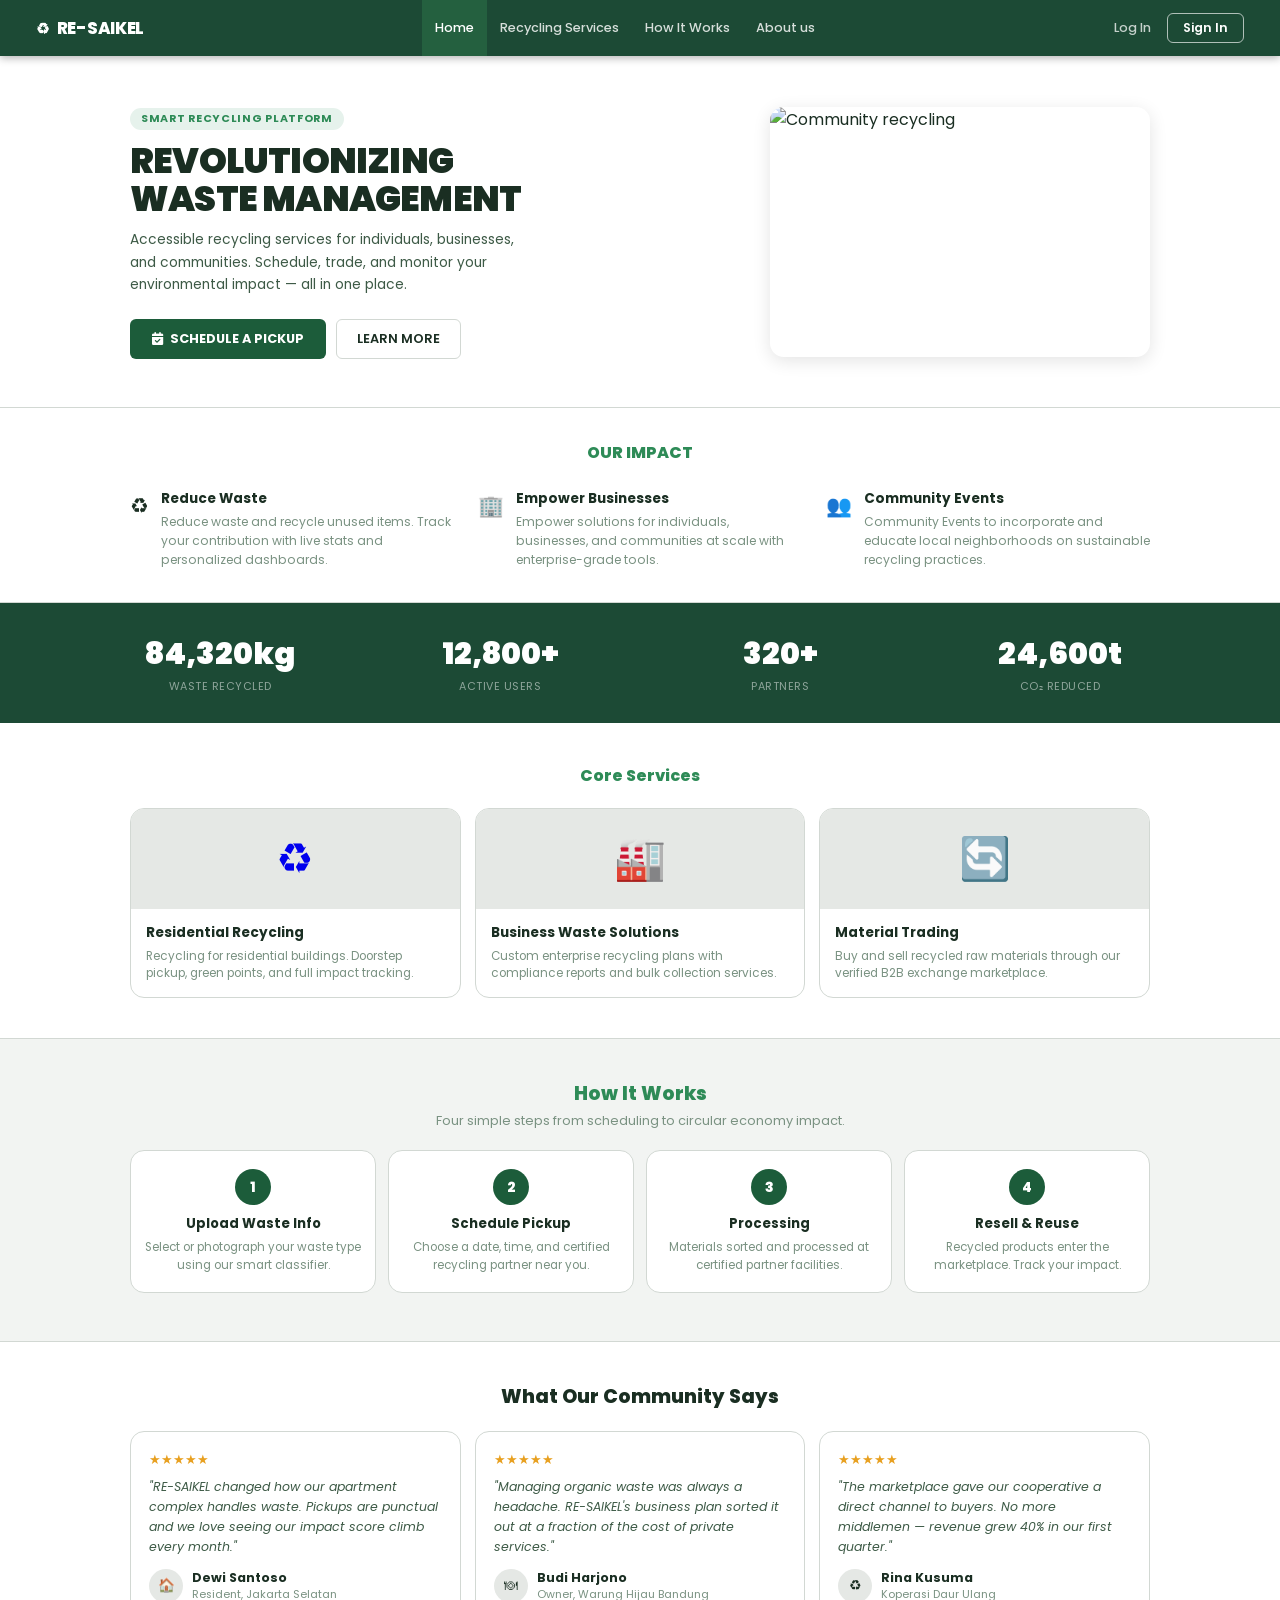
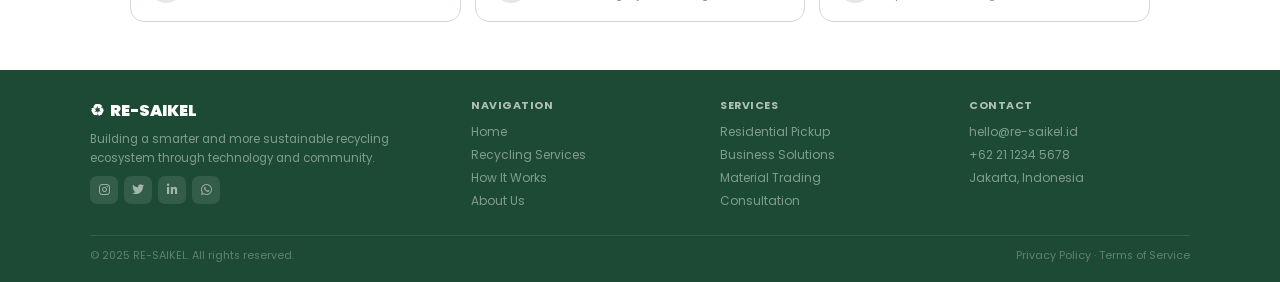
==== index.html @ 3633d8d9 "all pages" ====
<!DOCTYPE html>
<html lang="en">
<head>
  <meta charset="UTF-8">
  <meta name="viewport" content="width=device-width, initial-scale=1.0">
  <title>RE-SAIKEL – Home</title>
  <link href="https://fonts.googleapis.com/css2?family=Poppins:wght@300;400;500;600;700;800;900&display=swap" rel="stylesheet">
  <link rel="stylesheet" href="https://cdnjs.cloudflare.com/ajax/libs/font-awesome/6.5.0/css/all.min.css">
  <link rel="stylesheet" href="style.css">
</head>
<body data-page="home">

  <nav>
    <a class="nav-brand" href="index.html"><span class="ico">♻</span> RE-SAIKEL</a>
    <div class="nav-center">
      <a href="index.html"        id="nl-home">Home</a>
      <a href="services.html"     id="nl-services">Recycling Services</a>
      <a href="how-it-works.html" id="nl-how">How It Works</a>
      <a href="about.html"        id="nl-about">About us</a>
    </div>
    <div class="nav-right">
      <a href="#" class="login">Log In</a>
      <a href="#" class="signin">Sign In</a>
    </div>
  </nav>

  <main class="page-shell">

    <div class="hero-wrap">
      <div class="hero">
        <div class="hero-left">
          <div class="hero-tag">Smart Recycling Platform</div>
          <h1>REVOLUTIONIZING<br>WASTE MANAGEMENT</h1>
          <p>Accessible recycling services for individuals, businesses, and communities. Schedule, trade, and monitor your environmental impact — all in one place.</p>
          <div class="hero-btns">
            <a href="booking.html" class="btn-dark"><i class="fas fa-calendar-check"></i> SCHEDULE A PICKUP</a>
            <a href="services.html" class="btn-outline">LEARN MORE</a>
          </div>
        </div>
        <div class="hero-img">
          <img src="https://images.unsplash.com/photo-1532996122724-e3c354a0b15b?w=600&q=80" alt="Community recycling">
        </div>
      </div>
    </div>

    <div class="impact-strip">
      <div class="impact-strip-inner">
        <div class="impact-label">OUR IMPACT</div>
        <div class="impact-cols">
          <div class="impact-item sr">
            <div class="impact-ico">♻</div>
            <div>
              <h4>Reduce Waste</h4>
              <p>Reduce waste and recycle unused items. Track your contribution with live stats and personalized dashboards.</p>
            </div>
          </div>
          <div class="impact-item sr">
            <div class="impact-ico">🏢</div>
            <div>
              <h4>Empower Businesses</h4>
              <p>Empower solutions for individuals, businesses, and communities at scale with enterprise-grade tools.</p>
            </div>
          </div>
          <div class="impact-item sr">
            <div class="impact-ico">👥</div>
            <div>
              <h4>Community Events</h4>
              <p>Community Events to incorporate and educate local neighborhoods on sustainable recycling practices.</p>
            </div>
          </div>
        </div>
      </div>
    </div>

    <div class="stats-banner">
      <div class="stats-inner">
        <div><div class="stat-num" data-target="84320" data-suf="kg">0</div><div class="stat-lbl">Waste Recycled</div></div>
        <div><div class="stat-num" data-target="12800" data-suf="+">0</div><div class="stat-lbl">Active Users</div></div>
        <div><div class="stat-num" data-target="320"   data-suf="+">0</div><div class="stat-lbl">Partners</div></div>
        <div><div class="stat-num" data-target="24600" data-suf="t">0</div><div class="stat-lbl">CO₂ Reduced</div></div>
      </div>
    </div>

    <div style="background:white;border-bottom:1px solid var(--grey-border);">
      <div class="cs-wrap">
        <div class="cs-label">Core Services</div>
        <div class="cs-grid">
          <a href="services.html" class="cs-card sr" style="text-decoration:none;">
            <div class="cs-img">♻</div>
            <div class="cs-body"><h4>Residential Recycling</h4><p>Recycling for residential buildings. Doorstep pickup, green points, and full impact tracking.</p></div>
          </a>
          <a href="services.html" class="cs-card sr" style="text-decoration:none;">
            <div class="cs-img">🏭</div>
            <div class="cs-body"><h4>Business Waste Solutions</h4><p>Custom enterprise recycling plans with compliance reports and bulk collection services.</p></div>
          </a>
          <a href="marketplace.html" class="cs-card sr" style="text-decoration:none;">
            <div class="cs-img">🔄</div>
            <div class="cs-body"><h4>Material Trading</h4><p>Buy and sell recycled raw materials through our verified B2B exchange marketplace.</p></div>
          </a>
        </div>
      </div>
    </div>

    <div style="background:var(--grey-bg);">
      <div class="hiw-preview">
        <div class="text-center sr" style="margin-bottom:20px;">
          <div class="sec-title green-title">How It Works</div>
          <div class="sec-sub" style="max-width:440px;margin:4px auto 0;">Four simple steps from scheduling to circular economy impact.</div>
        </div>
        <div class="hiw-grid">
          <div class="hiw-card sr"><div class="hiw-num">1</div><h4>Upload Waste Info</h4><p>Select or photograph your waste type using our smart classifier.</p></div>
          <div class="hiw-card sr" onclick="window.location.href='booking.html'"><div class="hiw-num">2</div><h4>Schedule Pickup</h4><p>Choose a date, time, and certified recycling partner near you.</p></div>
          <div class="hiw-card sr"><div class="hiw-num">3</div><h4>Processing</h4><p>Materials sorted and processed at certified partner facilities.</p></div>
          <div class="hiw-card sr" onclick="window.location.href='marketplace.html'"><div class="hiw-num">4</div><h4>Resell & Reuse</h4><p>Recycled products enter the marketplace. Track your impact.</p></div>
        </div>
      </div>
    </div>

    <div style="background:white;border-top:1px solid var(--grey-border);">
      <div class="t-wrap">
        <div class="text-center sr" style="margin-bottom:20px;">
          <div class="sec-title">What Our Community Says</div>
        </div>
        <div class="t-grid">
          <div class="t-card sr">
            <div class="t-stars">★★★★★</div>
            <p class="t-text">"RE-SAIKEL changed how our apartment complex handles waste. Pickups are punctual and we love seeing our impact score climb every month."</p>
            <div class="t-author"><div class="t-av">🏠</div><div><div class="t-name">Dewi Santoso</div><div class="t-role">Resident, Jakarta Selatan</div></div></div>
          </div>
          <div class="t-card sr">
            <div class="t-stars">★★★★★</div>
            <p class="t-text">"Managing organic waste was always a headache. RE-SAIKEL's business plan sorted it out at a fraction of the cost of private services."</p>
            <div class="t-author"><div class="t-av">🍽</div><div><div class="t-name">Budi Harjono</div><div class="t-role">Owner, Warung Hijau Bandung</div></div></div>
          </div>
          <div class="t-card sr">
            <div class="t-stars">★★★★★</div>
            <p class="t-text">"The marketplace gave our cooperative a direct channel to buyers. No more middlemen — revenue grew 40% in our first quarter."</p>
            <div class="t-author"><div class="t-av">♻</div><div><div class="t-name">Rina Kusuma</div><div class="t-role">Koperasi Daur Ulang</div></div></div>
          </div>
        </div>
      </div>
    </div>

  </main>

  <footer>
    <div class="ft-inner">
      <div class="ft-brand">
        <div class="logo"><span>♻</span> RE-SAIKEL</div>
        <p>Building a smarter and more sustainable recycling ecosystem through technology and community.</p>
        <div class="ft-social">
          <a href="#"><i class="fab fa-instagram"></i></a>
          <a href="#"><i class="fab fa-twitter"></i></a>
          <a href="#"><i class="fab fa-linkedin-in"></i></a>
          <a href="#"><i class="fab fa-whatsapp"></i></a>
        </div>
      </div>
      <div class="ft-col">
        <h4>Navigation</h4>
        <a href="index.html">Home</a>
        <a href="services.html">Recycling Services</a>
        <a href="how-it-works.html">How It Works</a>
        <a href="about.html">About Us</a>
      </div>
      <div class="ft-col">
        <h4>Services</h4>
        <a href="services.html">Residential Pickup</a>
        <a href="services.html">Business Solutions</a>
        <a href="marketplace.html">Material Trading</a>
        <a href="services.html">Consultation</a>
      </div>
      <div class="ft-col">
        <h4>Contact</h4>
        <a href="#">hello@re-saikel.id</a>
        <a href="#">+62 21 1234 5678</a>
        <a href="#">Jakarta, Indonesia</a>
      </div>
    </div>
    <div class="ft-bottom">
      <span>© 2025 RE-SAIKEL. All rights reserved.</span>
      <span>Privacy Policy · Terms of Service</span>
    </div>
  </footer>

  <div class="toast" id="toast"><i class="fas fa-check-circle"></i><span id="toastTxt"></span></div>
  <script src="script.js"></script>
</body>
</html>
---- style.css ----
:root {
  --nav:         #1c4a35;
  --nav-hover:   #24603f;
  --green:       #1c5c3a;
  --green-btn:   #1c5c3a;
  --green-mid:   #2e8b57;
  --green-light: #e6f2ec;
  --white:       #ffffff;
  --grey-bg:     #f2f4f2;
  --grey-card:   #e5e8e5;
  --grey-border: #d2d8d3;
  --text:        #1a2e22;
  --text-mid:    #3d5a46;
  --text-light:  #7a9282;
  --shadow-sm:   0 1px 5px rgba(0,0,0,.07);
  --shadow-md:   0 4px 18px rgba(0,0,0,.11);
  --r:           10px;
  --r-lg:        14px;
}


* { margin: 0; padding: 0; box-sizing: border-box; }
html { scroll-behavior: smooth; }
body {
  font-family: 'Poppins', sans-serif;
  background: var(--grey-bg);
  color: var(--text);
  overflow-x: hidden;
}

nav {
  position: fixed;
  top: 0; left: 0; right: 0;
  z-index: 500;
  background: var(--nav);
  height: 56px;
  display: flex;
  align-items: center;
  padding: 0 36px;
  justify-content: space-between;
  box-shadow: 0 2px 8px rgba(0,0,0,.3);
}

.nav-brand {
  display: flex;
  align-items: center;
  gap: 8px;
  color: white;
  font-weight: 800;
  font-size: 1.05rem;
  text-decoration: none;
  letter-spacing: -.3px;
  flex-shrink: 0;
}
.nav-brand .ico { font-size: .95rem; }

.nav-center { display: flex; align-items: center; }
.nav-center a {
  color: rgba(255,255,255,.82);
  text-decoration: none;
  font-size: .8rem;
  font-weight: 500;
  padding: 0 13px;
  height: 56px;
  display: flex;
  align-items: center;
  transition: background .15s;
  white-space: nowrap;
}
.nav-center a:hover,
.nav-center a.active { background: var(--nav-hover); color: white; }

.nav-right { display: flex; align-items: center; gap: 8px; flex-shrink: 0; }
.nav-right .login {
  color: rgba(255,255,255,.75);
  font-size: .8rem;
  font-weight: 500;
  text-decoration: none;
  padding: 0 8px;
}
.nav-right .signin {
  border: 1.5px solid rgba(255,255,255,.65);
  color: white;
  padding: 5px 15px;
  border-radius: 6px;
  font-size: .78rem;
  font-weight: 600;
  text-decoration: none;
  transition: background .15s;
  cursor: pointer;
  background: transparent;
  font-family: 'Poppins', sans-serif;
}
.nav-right .signin:hover { background: rgba(255,255,255,.15); }

.page-shell {
  padding-top: 56px;
  min-height: calc(100vh - 56px);
}


.container { max-width: 1100px; margin: 0 auto; }
.section-pad { padding: 40px 40px; }
.section-pad-sm { padding: 28px 40px; }
.sec-title { font-size: 1.2rem; font-weight: 800; color: var(--text); margin-bottom: 4px; }
.sec-sub   { font-size: .8rem; color: var(--text-light); margin-bottom: 24px; }
.green-title { color: var(--green-mid); }
.text-center { text-align: center; }

.btn-dark {
  background: var(--green-btn);
  color: white;
  padding: 10px 22px;
  border-radius: 6px;
  font-weight: 700;
  font-size: .8rem;
  text-decoration: none;
  border: none;
  cursor: pointer;
  font-family: 'Poppins', sans-serif;
  transition: background .15s;
  display: inline-flex;
  align-items: center;
  gap: 7px;
}
.btn-dark:hover { background: #153d27; }

.btn-outline {
  background: transparent;
  color: var(--text);
  padding: 10px 20px;
  border-radius: 6px;
  font-weight: 600;
  font-size: .8rem;
  text-decoration: none;
  border: 1.5px solid var(--grey-border);
  cursor: pointer;
  font-family: 'Poppins', sans-serif;
  transition: border-color .15s, background .15s;
  display: inline-flex;
  align-items: center;
  gap: 7px;
}
.btn-outline:hover { border-color: var(--green-mid); background: var(--green-light); }

.sr { opacity: 0; transform: translateY(18px); transition: opacity .5s ease, transform .5s ease; }
.sr.vis { opacity: 1; transform: none; }

.page-hero {
  background: white;
  border-bottom: 1px solid var(--grey-border);
  padding: 32px 40px;
}
.page-hero-inner { max-width: 1100px; margin: 0 auto; }
.page-hero h1 { font-size: 1.65rem; font-weight: 800; color: var(--text); margin-bottom: 5px; }
.page-hero p  { font-size: .83rem; color: var(--text-light); }

.toast {
  position: fixed;
  bottom: 22px; right: 22px;
  z-index: 999;
  background: var(--green-btn);
  color: white;
  padding: 11px 16px;
  border-radius: 9px;
  font-size: .8rem;
  font-weight: 600;
  box-shadow: var(--shadow-md);
  display: flex;
  align-items: center;
  gap: 7px;
  opacity: 0;
  transform: translateY(14px);
  pointer-events: none;
  transition: .3s;
}
.toast.show { opacity: 1; transform: none; }

footer {
  background: var(--nav);
  padding: 28px 40px 18px;
}
.ft-inner {
  max-width: 1100px;
  margin: 0 auto;
  display: grid;
  grid-template-columns: 1.6fr 1fr 1fr 1fr;
  gap: 28px;
}
.ft-brand .logo {
  color: white;
  font-weight: 900;
  font-size: 1rem;
  display: flex;
  align-items: center;
  gap: 6px;
  margin-bottom: 7px;
}
.ft-brand p { font-size: .72rem; color: rgba(255,255,255,.45); line-height: 1.6; }
.ft-social { display: flex; gap: 6px; margin-top: 9px; }
.ft-social a {
  width: 28px; height: 28px;
  background: rgba(255,255,255,.1);
  border-radius: 7px;
  display: flex; align-items: center; justify-content: center;
  color: rgba(255,255,255,.55);
  text-decoration: none;
  font-size: .75rem;
  transition: .15s;
}
.ft-social a:hover { background: var(--green-mid); color: white; }
.ft-col h4 {
  color: rgba(255,255,255,.65);
  font-size: .68rem;
  font-weight: 700;
  text-transform: uppercase;
  letter-spacing: .5px;
  margin-bottom: 9px;
}
.ft-col a {
  display: block;
  color: rgba(255,255,255,.45);
  font-size: .75rem;
  text-decoration: none;
  margin-bottom: 5px;
  transition: color .15s;
}
.ft-col a:hover { color: white; }
.ft-bottom {
  max-width: 1100px;
  margin: 20px auto 0;
  border-top: 1px solid rgba(255,255,255,.1);
  padding-top: 12px;
  display: flex;
  justify-content: space-between;
  font-size: .68rem;
  color: rgba(255,255,255,.3);
}

.hero-wrap { background: white; border-bottom: 1px solid var(--grey-border); }
.hero {
  max-width: 1100px;
  margin: 0 auto;
  padding: 48px 40px;
  display: grid;
  grid-template-columns: 1fr 380px;
  gap: 48px;
  align-items: center;
}
.hero-tag {
  display: inline-block;
  background: var(--green-light);
  color: var(--green-mid);
  font-size: .68rem;
  font-weight: 700;
  letter-spacing: .7px;
  text-transform: uppercase;
  padding: 3px 11px;
  border-radius: 50px;
  margin-bottom: 12px;
}
.hero h1 {
  font-size: 2.2rem;
  font-weight: 900;
  color: var(--text);
  line-height: 1.08;
  letter-spacing: -.8px;
  margin-bottom: 11px;
}
.hero p { font-size: .86rem; color: var(--text-mid); line-height: 1.65; margin-bottom: 22px; max-width: 400px; }
.hero-btns { display: flex; gap: 10px; flex-wrap: wrap; }
.hero-img img { width: 100%; border-radius: var(--r-lg); height: 250px; object-fit: cover; display: block; box-shadow: var(--shadow-md); }

.impact-strip { background: white; border-bottom: 1px solid var(--grey-border); }
.impact-strip-inner { max-width: 1100px; margin: 0 auto; padding: 32px 40px; }
.impact-label { font-size: 1rem; font-weight: 800; color: var(--green-mid); text-align: center; margin-bottom: 24px; }
.impact-cols { display: grid; grid-template-columns: repeat(3,1fr); gap: 24px; }
.impact-item { display: flex; align-items: flex-start; gap: 12px; }
.impact-ico { font-size: 1.3rem; flex-shrink: 0; margin-top: 1px; }
.impact-item h4 { font-weight: 700; font-size: .85rem; color: var(--text); margin-bottom: 4px; }
.impact-item p  { font-size: .76rem; color: var(--text-light); line-height: 1.55; }


.stats-banner { background: var(--nav); padding: 28px 40px; }
.stats-inner { max-width: 1100px; margin: 0 auto; display: grid; grid-template-columns: repeat(4,1fr); gap: 20px; text-align: center; }
.stat-num { font-size: 1.9rem; font-weight: 900; color: white; }
.stat-lbl { font-size: .68rem; color: rgba(255,255,255,.5); letter-spacing: .5px; text-transform: uppercase; margin-top: 2px; }


.cs-wrap { max-width: 1100px; margin: 0 auto; padding: 40px 40px; }
.cs-label { font-size: 1rem; font-weight: 800; color: var(--green-mid); text-align: center; margin-bottom: 20px; }
.cs-grid { display: grid; grid-template-columns: repeat(3,1fr); gap: 14px; }
.cs-card {
  background: white;
  border: 1.5px solid var(--grey-border);
  border-radius: var(--r-lg);
  overflow: hidden;
  cursor: pointer;
  transition: box-shadow .2s, border-color .2s;
}
.cs-card:hover { box-shadow: var(--shadow-md); border-color: var(--green-mid); }
.cs-img { background: var(--grey-card); height: 100px; display: flex; align-items: center; justify-content: center; font-size: 2.6rem; }
.cs-body { padding: 14px 15px; }
.cs-body h4 { font-weight: 700; font-size: .85rem; color: var(--text); margin-bottom: 5px; }
.cs-body p  { font-size: .74rem; color: var(--text-light); line-height: 1.5; }

.hiw-preview { max-width: 1100px; margin: 0 auto; padding: 40px 40px 48px; }
.hiw-grid { display: grid; grid-template-columns: repeat(4,1fr); gap: 12px; }
.hiw-card {
  background: white;
  border: 1.5px solid var(--grey-border);
  border-radius: var(--r-lg);
  padding: 18px 14px;
  text-align: center;
  transition: box-shadow .2s;
}
.hiw-card:hover { box-shadow: var(--shadow-md); }
.hiw-num {
  width: 36px; height: 36px;
  border-radius: 50%;
  background: var(--green-btn);
  color: white;
  font-weight: 800;
  font-size: .88rem;
  display: flex; align-items: center; justify-content: center;
  margin: 0 auto 9px;
}
.hiw-card h4 { font-weight: 700; font-size: .82rem; color: var(--text); margin-bottom: 5px; }
.hiw-card p  { font-size: .73rem; color: var(--text-light); line-height: 1.5; }

.t-wrap { max-width: 1100px; margin: 0 auto; padding: 40px 40px 48px; }
.t-grid { display: grid; grid-template-columns: repeat(3,1fr); gap: 14px; }
.t-card { background: white; border: 1.5px solid var(--grey-border); border-radius: var(--r-lg); padding: 18px; }
.t-stars { color: #e8a020; font-size: .82rem; margin-bottom: 7px; }
.t-text  { font-size: .78rem; color: var(--text-mid); line-height: 1.6; margin-bottom: 12px; font-style: italic; }
.t-author { display: flex; align-items: center; gap: 9px; }
.t-av    { width: 34px; height: 34px; border-radius: 50%; background: var(--grey-card); display: flex; align-items: center; justify-content: center; font-size: .85rem; flex-shrink: 0; }
.t-name  { font-weight: 700; font-size: .78rem; color: var(--text); }
.t-role  { font-size: .68rem; color: var(--text-light); }

.svc-grid { display: grid; grid-template-columns: repeat(3,1fr); gap: 14px; }
.svc-card {
  background: white;
  border: 1.5px solid var(--grey-border);
  border-radius: var(--r-lg);
  overflow: hidden;
  transition: box-shadow .2s, border-color .2s;
}
.svc-card:hover { box-shadow: var(--shadow-md); border-color: var(--green-mid); }
.svc-img  { background: var(--grey-card); height: 110px; display: flex; align-items: center; justify-content: center; font-size: 2.8rem; }
.svc-body { padding: 16px; }
.svc-tag  {
  display: inline-block;
  background: var(--green-light);
  color: var(--green-mid);
  font-size: .62rem;
  font-weight: 700;
  padding: 2px 9px;
  border-radius: 50px;
  margin-bottom: 7px;
  letter-spacing: .3px;
  text-transform: uppercase;
}
.svc-body h4 { font-weight: 700; font-size: .88rem; color: var(--text); margin-bottom: 5px; }
.svc-body p  { font-size: .76rem; color: var(--text-light); line-height: 1.55; margin-bottom: 11px; }
.svc-price   { font-weight: 800; color: var(--green-mid); font-size: .84rem; }

.hiw-full { max-width: 760px; margin: 0 auto; }
.hiw-step {
  display: grid;
  grid-template-columns: 52px 1fr;
  gap: 18px;
  background: white;
  border-radius: var(--r-lg);
  padding: 22px;
  border: 1.5px solid var(--grey-border);
  margin-bottom: 12px;
  transition: box-shadow .2s;
}
.hiw-step:hover { box-shadow: var(--shadow-md); }
.hiw-step-n {
  width: 44px; height: 44px;
  border-radius: 50%;
  background: var(--green-btn);
  color: white;
  font-weight: 900;
  font-size: 1.1rem;
  display: flex; align-items: center; justify-content: center;
  flex-shrink: 0;
}
.hiw-step-ico  { font-size: 1.3rem; color: var(--green-mid); margin-bottom: 4px; }
.hiw-step-body h4 { font-weight: 700; font-size: .9rem; color: var(--text); margin-bottom: 6px; }
.hiw-step-body p  { font-size: .8rem; color: var(--text-light); line-height: 1.6; }

.booking-layout {
  max-width: 1100px;
  margin: 0 auto;
  padding: 28px 40px;
  display: grid;
  grid-template-columns: 1fr 310px;
  gap: 20px;
  align-items: start;
}

.b-step {
  background: white;
  border: 1.5px solid var(--grey-border);
  border-radius: var(--r-lg);
  padding: 18px 20px;
  margin-bottom: 12px;
}
.b-step-hd { display: flex; align-items: center; gap: 9px; margin-bottom: 14px; }
.b-step-n {
  width: 24px; height: 24px;
  border-radius: 50%;
  background: var(--green-btn);
  color: white;
  font-size: .7rem;
  font-weight: 800;
  display: flex; align-items: center; justify-content: center;
  flex-shrink: 0;
}
.b-step-hd h3    { font-weight: 700; font-size: .82rem; color: var(--text); text-transform: uppercase; letter-spacing: .4px; }
.b-step-hd .step-lbl { font-size: .68rem; color: var(--text-light); margin-left: 2px; }

.loc-row { display: flex; gap: 8px; align-items: center; }
.loc-input-wrap {
  flex: 1;
  display: flex; align-items: center; gap: 7px;
  background: var(--grey-bg);
  border: 1.5px solid var(--grey-border);
  border-radius: 7px;
  padding: 8px 11px;
}
.loc-input-wrap input {
  border: none; background: transparent;
  font-family: 'Poppins', sans-serif;
  font-size: .78rem; color: var(--text);
  outline: none; width: 100%;
}
.loc-input-wrap i { color: var(--text-light); font-size: .75rem; flex-shrink: 0; }
.btn-loc {
  background: var(--green-btn);
  color: white;
  padding: 8px 13px;
  border-radius: 7px;
  font-size: .72rem;
  font-weight: 600;
  border: none;
  cursor: pointer;
  font-family: 'Poppins', sans-serif;
  display: flex; align-items: center; gap: 5px;
  white-space: nowrap;
}
.btn-loc:hover { background: #153d27; }
.map-box {
  background: var(--grey-card);
  border-radius: var(--r);
  height: 120px;
  margin-top: 10px;
  display: flex; align-items: center; justify-content: center;
  font-size: 2rem; color: var(--text-light);
  border: 1px solid var(--grey-border);
  position: relative;
}
.map-pin { position: absolute; top: 50%; left: 50%; transform: translate(-50%,-60%); font-size: 1.6rem; }
.map-lbl { position: absolute; bottom: 7px; left: 10px; font-size: .65rem; color: var(--text-light); font-weight: 600; }

.wtype-grid { display: grid; grid-template-columns: repeat(3,1fr); gap: 9px; }
.wtype-card {
  background: var(--grey-bg);
  border: 2px solid var(--grey-border);
  border-radius: var(--r);
  padding: 11px 9px;
  cursor: pointer; text-align: center;
  transition: border-color .15s, background .15s;
}
.wtype-card:hover,
.wtype-card.sel { border-color: var(--green-mid); background: var(--green-light); }
.wtype-ico  { font-size: 1.5rem; margin-bottom: 5px; }
.wtype-name { font-weight: 700; font-size: .72rem; color: var(--text); margin-bottom: 2px; }
.wtype-desc { font-size: .62rem; color: var(--text-light); line-height: 1.35; }

.cal-row { display: flex; gap: 10px; }
.cal-box {
  flex: 1;
  background: var(--grey-bg);
  border: 1.5px solid var(--grey-border);
  border-radius: var(--r);
  padding: 11px;
}
.cal-hd { font-weight: 700; font-size: .76rem; color: var(--text); text-align: center; margin-bottom: 9px; text-transform: uppercase; letter-spacing: .3px; }
.cal-grid { display: grid; grid-template-columns: repeat(7,1fr); gap: 2px; text-align: center; }
.cal-dow { font-size: .59rem; color: var(--text-light); font-weight: 600; padding: 2px 0; }
.cal-day { font-size: .7rem; padding: 5px 2px; border-radius: 5px; cursor: pointer; transition: background .12s, color .12s; }
.cal-day:hover:not(.empty):not(.past) { background: var(--green-light); color: var(--green); }
.cal-day.sel   { background: var(--green-btn); color: white; font-weight: 700; }
.cal-day.today { font-weight: 700; color: var(--green-mid); }
.cal-day.past  { color: var(--grey-border); cursor: default; }
.cal-day.empty { cursor: default; }
.time-box {
  width: 120px;
  background: var(--grey-bg);
  border: 1.5px solid var(--grey-border);
  border-radius: var(--r);
  padding: 11px;
  overflow-y: auto;
  max-height: 175px;
}
.time-slot { padding: 6px 9px; border-radius: 6px; font-size: .75rem; font-weight: 500; cursor: pointer; transition: background .12s; margin-bottom: 3px; }
.time-slot:hover,
.time-slot.sel { background: var(--green-btn); color: white; }

.partner-grid { display: grid; grid-template-columns: repeat(3,1fr); gap: 9px; margin-bottom: 8px; }
.partner-card {
  background: var(--grey-card);
  border: 2px solid var(--grey-border);
  border-radius: var(--r);
  padding: 12px 9px; text-align: center; cursor: pointer;
  transition: border-color .15s, background .15s;
}
.partner-card:hover,
.partner-card.sel { border-color: var(--green-mid); background: var(--green-light); }
.partner-ico    { font-size: 1.6rem; margin-bottom: 5px; }
.partner-name   { font-weight: 700; font-size: .72rem; color: var(--text); }
.partner-rating { font-size: .64rem; color: #e8a020; margin: 2px 0; }
.partner-dist   { font-size: .62rem; color: var(--text-light); }


.sum-box {
  background: white;
  border: 1.5px solid var(--grey-border);
  border-radius: var(--r-lg);
  padding: 18px;
  position: sticky;
  top: 68px;
}
.sum-box h3 {
  font-weight: 700; font-size: .84rem; color: var(--text);
  margin-bottom: 12px; padding-bottom: 10px;
  border-bottom: 1px solid var(--grey-border);
}
.sum-row { display: flex; justify-content: space-between; align-items: flex-start; gap: 8px; margin-bottom: 8px; }
.sum-row .lbl { font-size: .72rem; color: var(--text-light); }
.sum-row .val { font-size: .72rem; font-weight: 600; color: var(--text); text-align: right; max-width: 140px; }
hr.sum-divider { border: none; border-top: 1px solid var(--grey-border); margin: 10px 0; }
.sum-total .lbl { font-weight: 700; font-size: .78rem; color: var(--text); }
.sum-total .val { font-weight: 800; font-size: .86rem; color: var(--green-mid); }
.book-btns { display: flex; flex-direction: column; gap: 7px; margin-top: 14px; }
.btn-confirm {
  background: var(--green-btn); color: white;
  padding: 10px; border-radius: 7px;
  font-weight: 700; font-size: .78rem;
  border: none; cursor: pointer;
  font-family: 'Poppins', sans-serif;
  transition: background .15s; width: 100%;
  text-transform: uppercase; letter-spacing: .3px;
}
.btn-confirm:hover { background: #153d27; }
.btn-save {
  background: transparent; color: var(--text-mid);
  padding: 8px; border-radius: 7px;
  font-weight: 600; font-size: .74rem;
  border: 1.5px solid var(--grey-border);
  cursor: pointer; font-family: 'Poppins', sans-serif;
  transition: border-color .15s; width: 100%;
  text-transform: uppercase; letter-spacing: .3px;
}
.btn-save:hover { border-color: var(--green-mid); }


.mkt-layout {
  max-width: 1100px; margin: 0 auto;
  padding: 28px 40px;
  display: grid;
  grid-template-columns: 185px 1fr;
  gap: 18px;
}
.mkt-filter {
  background: white; border: 1.5px solid var(--grey-border);
  border-radius: var(--r-lg); padding: 16px;
  align-self: start; position: sticky; top: 68px;
}
.mkt-filter h4   { font-weight: 700; font-size: .74rem; color: var(--text); text-transform: uppercase; letter-spacing: .4px; margin-bottom: 9px; }
.filter-sub      { font-size: .68rem; color: var(--text-light); font-weight: 700; text-transform: uppercase; letter-spacing: .3px; margin: 10px 0 6px; }
.filter-group label { display: flex; align-items: center; gap: 7px; font-size: .76rem; color: var(--text-mid); cursor: pointer; margin-bottom: 4px; }
.filter-group input[type=checkbox] { accent-color: var(--green-mid); }
.mkt-grid { display: grid; grid-template-columns: repeat(3,1fr); gap: 13px; }
.mkt-card { background: white; border: 1.5px solid var(--grey-border); border-radius: var(--r-lg); overflow: hidden; transition: box-shadow .2s, border-color .2s; }
.mkt-card:hover { box-shadow: var(--shadow-md); border-color: var(--green-mid); }
.mkt-img   { background: var(--grey-card); height: 110px; display: flex; align-items: center; justify-content: center; font-size: 2.8rem; position: relative; }
.mkt-badge { position: absolute; top: 8px; left: 8px; background: var(--green-btn); color: white; font-size: .58rem; font-weight: 700; padding: 2px 8px; border-radius: 50px; }
.mkt-body  { padding: 13px; }
.mkt-title { font-weight: 700; font-size: .82rem; color: var(--text); margin-bottom: 4px; }
.mkt-meta  { display: flex; align-items: center; justify-content: space-between; margin-bottom: 9px; }
.mkt-price { font-weight: 800; color: var(--green-mid); font-size: .84rem; }
.mkt-rating{ font-size: .7rem; color: #e8a020; }
.mkt-buy   { width: 100%; padding: 7px; border-radius: 6px; border: none; background: var(--green-btn); color: white; font-weight: 700; font-size: .75rem; cursor: pointer; font-family: 'Poppins', sans-serif; transition: background .15s; }
.mkt-buy:hover { background: #153d27; }


.about-grid { display: grid; grid-template-columns: 1fr 1fr; gap: 16px; max-width: 1100px; margin: 0 auto; }
.about-card { background: white; border: 1.5px solid var(--grey-border); border-radius: var(--r-lg); padding: 24px; }
.about-card h3 { font-weight: 700; font-size: .95rem; color: var(--text); margin-bottom: 9px; }
.about-card p  { font-size: .8rem; color: var(--text-mid); line-height: 1.7; }
.about-full    { grid-column: 1 / -1; }
.team-grid { display: grid; grid-template-columns: repeat(4,1fr); gap: 12px; margin-top: 14px; }
.team-card { background: var(--grey-bg); border-radius: var(--r); padding: 14px; text-align: center; }
.team-av   { width: 50px; height: 50px; border-radius: 50%; background: var(--grey-card); display: flex; align-items: center; justify-content: center; font-size: 1.4rem; margin: 0 auto 7px; }
.team-name { font-weight: 700; font-size: .78rem; color: var(--text); }
.team-role { font-size: .68rem; color: var(--text-light); }


@media (max-width: 960px) {
  .hero { grid-template-columns: 1fr; }
  .hero-img { display: none; }
  .impact-cols, .cs-grid, .hiw-grid, .t-grid { grid-template-columns: 1fr 1fr; }
  .stats-inner  { grid-template-columns: 1fr 1fr; }
  .svc-grid     { grid-template-columns: 1fr 1fr; }
  .booking-layout { grid-template-columns: 1fr; }
  .booking-sidebar { display: none; }
  .wtype-grid, .partner-grid { grid-template-columns: 1fr 1fr; }
  .mkt-layout   { grid-template-columns: 1fr; }
  .mkt-filter   { display: none; }
  .mkt-grid     { grid-template-columns: 1fr 1fr; }
  .about-grid   { grid-template-columns: 1fr; }
  .team-grid    { grid-template-columns: 1fr 1fr; }
  .ft-inner     { grid-template-columns: 1fr 1fr; }
  .ft-bottom    { flex-direction: column; gap: 4px; }
  .booking-layout, .mkt-layout { padding-left: 20px; padding-right: 20px; }
}

@media (max-width: 620px) {
  .nav-center, .nav-right { display: none; }
  .cs-grid, .impact-cols, .hiw-grid, .t-grid,
  .svc-grid, .mkt-grid    { grid-template-columns: 1fr; }
  .stats-inner            { grid-template-columns: 1fr 1fr; }
  .wtype-grid             { grid-template-columns: 1fr; }
  .cal-row                { flex-direction: column; }
  .time-box               { width: 100%; max-height: 120px; }
  .hero, .impact-strip-inner, .cs-wrap, .hiw-preview,
  .t-wrap, .page-hero, footer { padding-left: 20px; padding-right: 20px; }
}
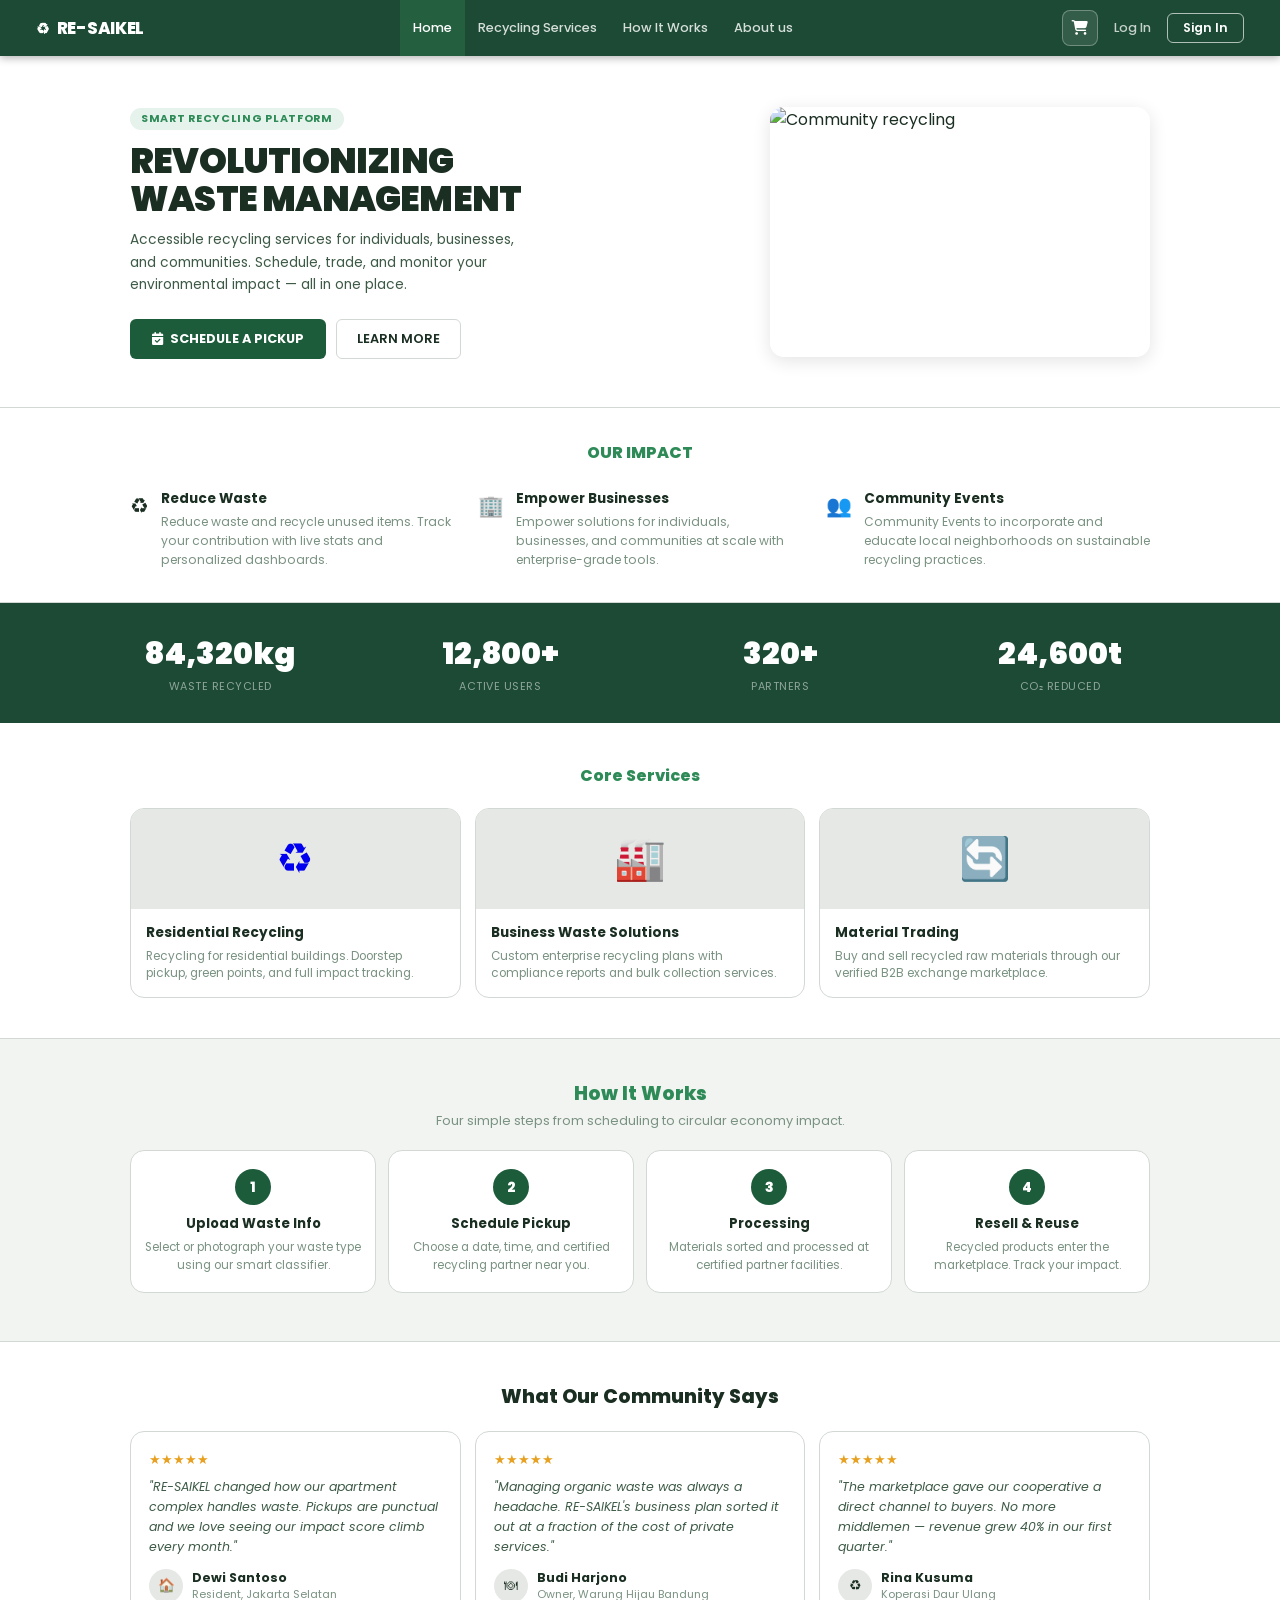
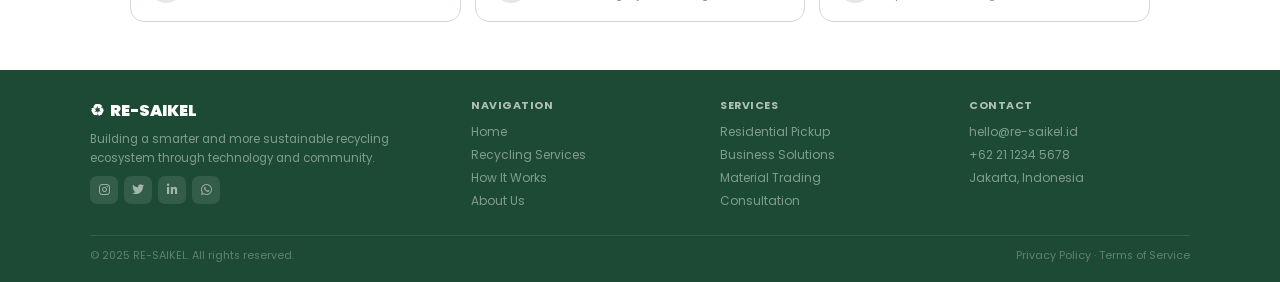
==== commit 76a69c81: "profile update, fix services" ====
--- a/index.html
+++ b/index.html
@@ -10,6 +10,7 @@
 </head>
 <body data-page="home">
 
+  <!-- ══ NAV ══ -->
   <nav>
     <a class="nav-brand" href="index.html"><span class="ico">♻</span> RE-SAIKEL</a>
     <div class="nav-center">
@@ -19,13 +20,78 @@
       <a href="about.html"        id="nl-about">About us</a>
     </div>
     <div class="nav-right">
-      <a href="#" class="login">Log In</a>
-      <a href="#" class="signin">Sign In</a>
+      <button class="nav-cart-btn" onclick="openCart()" title="View cart" aria-label="Cart">
+        <i class="fas fa-shopping-cart"></i>
+        <span class="cart-badge" id="cartBadge"></span>
+      </button>
+      <a href="#" class="login"  id="nav-login-btn"  onclick="openLogin();return false;">Log In</a>
+      <a href="#" class="signin" id="nav-signin-btn" onclick="openLogin();return false;">Sign In</a>
+      <div class="nav-user-chip" id="nav-user-chip" style="display:none;">
+        <a href="profile.html" style="text-decoration:none;display:flex;align-items:center;gap:7px;">
+          <div class="nav-user-avatar" id="nav-user-avatar">👤</div>
+          <span class="nav-user-name" id="nav-user-name">User</span>
+        </a>
+        <button class="nav-logout-btn" onclick="logout()">Logout</button>
+      </div>
     </div>
   </nav>
 
+  <!-- ══ LOGIN MODAL ══ -->
+  <div class="modal-overlay" id="loginModal" onclick="if(event.target===this)closeLogin()">
+    <div class="login-modal">
+      <div class="lm-header">
+        <div class="brand"><span>♻</span> RE-SAIKEL</div>
+        <button class="lm-close" onclick="closeLogin()">✕</button>
+      </div>
+      <div class="lm-body">
+        <div class="lm-title">Welcome back</div>
+        <div class="lm-sub">Sign in to access your cart and bookings.</div>
+        <form onsubmit="submitLogin(event)">
+          <div class="lm-field">
+            <label>Email address</label>
+            <input type="email" id="loginEmail" placeholder="you@example.com" autocomplete="email">
+          </div>
+          <div class="lm-field">
+            <label>Password</label>
+            <input type="password" id="loginPassword" placeholder="••••••••" autocomplete="current-password">
+          </div>
+          <div class="lm-error" id="loginError"></div>
+          <button type="submit" class="lm-submit">LOG IN</button>
+        </form>
+        <div class="lm-hint">
+          <strong>Test accounts:</strong><br>
+          dewi@resaikel.id / dewi123<br>
+          budi@resaikel.id / budi123<br>
+          admin@resaikel.id / admin123
+        </div>
+      </div>
+    </div>
+  </div>
+
+  <!-- ══ CART MODAL ══ -->
+  <div class="modal-overlay" id="cartModal" onclick="if(event.target===this)closeCart()">
+    <div class="cart-modal">
+      <div class="cm-header">
+        <div class="cm-title"><i class="fas fa-shopping-cart"></i> Your Cart</div>
+        <button class="cm-close" onclick="closeCart()">✕</button>
+      </div>
+      <div class="cm-body" id="cartItems"></div>
+      <div class="cm-footer">
+        <div class="cm-total-row">
+          <span class="cm-total-lbl">Total</span>
+          <span class="cm-total-val" id="cartTotal">Rp 0</span>
+        </div>
+        <div class="cm-actions">
+          <button class="cm-clear"    onclick="clearCart()">Clear Cart</button>
+          <button class="cm-checkout" onclick="checkoutCart()">Checkout →</button>
+        </div>
+      </div>
+    </div>
+  </div>
+
   <main class="page-shell">
 
+    <!-- Hero -->
     <div class="hero-wrap">
       <div class="hero">
         <div class="hero-left">
@@ -43,6 +109,7 @@
       </div>
     </div>
 
+    <!-- Our Impact -->
     <div class="impact-strip">
       <div class="impact-strip-inner">
         <div class="impact-label">OUR IMPACT</div>
@@ -72,6 +139,7 @@
       </div>
     </div>
 
+    <!-- Stats Banner -->
     <div class="stats-banner">
       <div class="stats-inner">
         <div><div class="stat-num" data-target="84320" data-suf="kg">0</div><div class="stat-lbl">Waste Recycled</div></div>
@@ -81,6 +149,7 @@
       </div>
     </div>
 
+    <!-- Core Services -->
     <div style="background:white;border-bottom:1px solid var(--grey-border);">
       <div class="cs-wrap">
         <div class="cs-label">Core Services</div>
@@ -101,6 +170,7 @@
       </div>
     </div>
 
+    <!-- How It Works Preview -->
     <div style="background:var(--grey-bg);">
       <div class="hiw-preview">
         <div class="text-center sr" style="margin-bottom:20px;">
@@ -109,13 +179,14 @@
         </div>
         <div class="hiw-grid">
           <div class="hiw-card sr"><div class="hiw-num">1</div><h4>Upload Waste Info</h4><p>Select or photograph your waste type using our smart classifier.</p></div>
-          <div class="hiw-card sr" onclick="window.location.href='booking.html'"><div class="hiw-num">2</div><h4>Schedule Pickup</h4><p>Choose a date, time, and certified recycling partner near you.</p></div>
+          <div class="hiw-card sr"><div class="hiw-num">2</div><h4>Schedule Pickup</h4><p>Choose a date, time, and certified recycling partner near you.</p></div>
           <div class="hiw-card sr"><div class="hiw-num">3</div><h4>Processing</h4><p>Materials sorted and processed at certified partner facilities.</p></div>
-          <div class="hiw-card sr" onclick="window.location.href='marketplace.html'"><div class="hiw-num">4</div><h4>Resell & Reuse</h4><p>Recycled products enter the marketplace. Track your impact.</p></div>
-        </div>
-      </div>
-    </div>
-
+          <div class="hiw-card sr"><div class="hiw-num">4</div><h4>Resell &amp; Reuse</h4><p>Recycled products enter the marketplace. Track your impact.</p></div>
+        </div>
+      </div>
+    </div>
+
+    <!-- Testimonials -->
     <div style="background:white;border-top:1px solid var(--grey-border);">
       <div class="t-wrap">
         <div class="text-center sr" style="margin-bottom:20px;">
@@ -143,6 +214,7 @@
 
   </main>
 
+  <!-- ══ FOOTER ══ -->
   <footer>
     <div class="ft-inner">
       <div class="ft-brand">
@@ -185,4 +257,4 @@
   <div class="toast" id="toast"><i class="fas fa-check-circle"></i><span id="toastTxt"></span></div>
   <script src="script.js"></script>
 </body>
-</html>+</html>
--- a/style.css
+++ b/style.css
@@ -1,3 +1,9 @@
+/* ============================================================
+   RE-SAIKEL — style.css
+   Global styles, layout tokens, components, and page-specific
+   ============================================================ */
+
+/* ── DESIGN TOKENS ── */
 :root {
   --nav:         #1c4a35;
   --nav-hover:   #24603f;
@@ -18,7 +24,7 @@
   --r-lg:        14px;
 }
 
-
+/* ── RESET & BASE ── */
 * { margin: 0; padding: 0; box-sizing: border-box; }
 html { scroll-behavior: smooth; }
 body {
@@ -28,6 +34,7 @@
   overflow-x: hidden;
 }
 
+/* ── NAVIGATION ── */
 nav {
   position: fixed;
   top: 0; left: 0; right: 0;
@@ -93,12 +100,13 @@
 }
 .nav-right .signin:hover { background: rgba(255,255,255,.15); }
 
+/* ── PAGE SHELL ── */
 .page-shell {
   padding-top: 56px;
   min-height: calc(100vh - 56px);
 }
 
-
+/* ── LAYOUT UTILITIES ── */
 .container { max-width: 1100px; margin: 0 auto; }
 .section-pad { padding: 40px 40px; }
 .section-pad-sm { padding: 28px 40px; }
@@ -107,6 +115,7 @@
 .green-title { color: var(--green-mid); }
 .text-center { text-align: center; }
 
+/* ── BUTTONS ── */
 .btn-dark {
   background: var(--green-btn);
   color: white;
@@ -143,9 +152,11 @@
 }
 .btn-outline:hover { border-color: var(--green-mid); background: var(--green-light); }
 
+/* ── SCROLL REVEAL ── */
 .sr { opacity: 0; transform: translateY(18px); transition: opacity .5s ease, transform .5s ease; }
 .sr.vis { opacity: 1; transform: none; }
 
+/* ── PAGE HERO (inner pages) ── */
 .page-hero {
   background: white;
   border-bottom: 1px solid var(--grey-border);
@@ -155,6 +166,7 @@
 .page-hero h1 { font-size: 1.65rem; font-weight: 800; color: var(--text); margin-bottom: 5px; }
 .page-hero p  { font-size: .83rem; color: var(--text-light); }
 
+/* ── TOAST ── */
 .toast {
   position: fixed;
   bottom: 22px; right: 22px;
@@ -176,6 +188,7 @@
 }
 .toast.show { opacity: 1; transform: none; }
 
+/* ── FOOTER ── */
 footer {
   background: var(--nav);
   padding: 28px 40px 18px;
@@ -237,6 +250,11 @@
   color: rgba(255,255,255,.3);
 }
 
+/* ══════════════════════════════════════
+   HOME PAGE
+══════════════════════════════════════ */
+
+/* Hero */
 .hero-wrap { background: white; border-bottom: 1px solid var(--grey-border); }
 .hero {
   max-width: 1100px;
@@ -271,6 +289,7 @@
 .hero-btns { display: flex; gap: 10px; flex-wrap: wrap; }
 .hero-img img { width: 100%; border-radius: var(--r-lg); height: 250px; object-fit: cover; display: block; box-shadow: var(--shadow-md); }
 
+/* Impact strip */
 .impact-strip { background: white; border-bottom: 1px solid var(--grey-border); }
 .impact-strip-inner { max-width: 1100px; margin: 0 auto; padding: 32px 40px; }
 .impact-label { font-size: 1rem; font-weight: 800; color: var(--green-mid); text-align: center; margin-bottom: 24px; }
@@ -280,13 +299,13 @@
 .impact-item h4 { font-weight: 700; font-size: .85rem; color: var(--text); margin-bottom: 4px; }
 .impact-item p  { font-size: .76rem; color: var(--text-light); line-height: 1.55; }
 
-
+/* Stats banner */
 .stats-banner { background: var(--nav); padding: 28px 40px; }
 .stats-inner { max-width: 1100px; margin: 0 auto; display: grid; grid-template-columns: repeat(4,1fr); gap: 20px; text-align: center; }
 .stat-num { font-size: 1.9rem; font-weight: 900; color: white; }
 .stat-lbl { font-size: .68rem; color: rgba(255,255,255,.5); letter-spacing: .5px; text-transform: uppercase; margin-top: 2px; }
 
-
+/* Core services */
 .cs-wrap { max-width: 1100px; margin: 0 auto; padding: 40px 40px; }
 .cs-label { font-size: 1rem; font-weight: 800; color: var(--green-mid); text-align: center; margin-bottom: 20px; }
 .cs-grid { display: grid; grid-template-columns: repeat(3,1fr); gap: 14px; }
@@ -304,6 +323,7 @@
 .cs-body h4 { font-weight: 700; font-size: .85rem; color: var(--text); margin-bottom: 5px; }
 .cs-body p  { font-size: .74rem; color: var(--text-light); line-height: 1.5; }
 
+/* How It Works preview */
 .hiw-preview { max-width: 1100px; margin: 0 auto; padding: 40px 40px 48px; }
 .hiw-grid { display: grid; grid-template-columns: repeat(4,1fr); gap: 12px; }
 .hiw-card {
@@ -328,6 +348,7 @@
 .hiw-card h4 { font-weight: 700; font-size: .82rem; color: var(--text); margin-bottom: 5px; }
 .hiw-card p  { font-size: .73rem; color: var(--text-light); line-height: 1.5; }
 
+/* Testimonials */
 .t-wrap { max-width: 1100px; margin: 0 auto; padding: 40px 40px 48px; }
 .t-grid { display: grid; grid-template-columns: repeat(3,1fr); gap: 14px; }
 .t-card { background: white; border: 1.5px solid var(--grey-border); border-radius: var(--r-lg); padding: 18px; }
@@ -338,6 +359,9 @@
 .t-name  { font-weight: 700; font-size: .78rem; color: var(--text); }
 .t-role  { font-size: .68rem; color: var(--text-light); }
 
+/* ══════════════════════════════════════
+   SERVICES PAGE
+══════════════════════════════════════ */
 .svc-grid { display: grid; grid-template-columns: repeat(3,1fr); gap: 14px; }
 .svc-card {
   background: white;
@@ -365,6 +389,9 @@
 .svc-body p  { font-size: .76rem; color: var(--text-light); line-height: 1.55; margin-bottom: 11px; }
 .svc-price   { font-weight: 800; color: var(--green-mid); font-size: .84rem; }
 
+/* ══════════════════════════════════════
+   HOW IT WORKS PAGE
+══════════════════════════════════════ */
 .hiw-full { max-width: 760px; margin: 0 auto; }
 .hiw-step {
   display: grid;
@@ -392,6 +419,9 @@
 .hiw-step-body h4 { font-weight: 700; font-size: .9rem; color: var(--text); margin-bottom: 6px; }
 .hiw-step-body p  { font-size: .8rem; color: var(--text-light); line-height: 1.6; }
 
+/* ══════════════════════════════════════
+   BOOKING PAGE
+══════════════════════════════════════ */
 .booking-layout {
   max-width: 1100px;
   margin: 0 auto;
@@ -402,6 +432,7 @@
   align-items: start;
 }
 
+/* Step cards */
 .b-step {
   background: white;
   border: 1.5px solid var(--grey-border);
@@ -423,6 +454,7 @@
 .b-step-hd h3    { font-weight: 700; font-size: .82rem; color: var(--text); text-transform: uppercase; letter-spacing: .4px; }
 .b-step-hd .step-lbl { font-size: .68rem; color: var(--text-light); margin-left: 2px; }
 
+/* Location */
 .loc-row { display: flex; gap: 8px; align-items: center; }
 .loc-input-wrap {
   flex: 1;
@@ -466,6 +498,7 @@
 .map-pin { position: absolute; top: 50%; left: 50%; transform: translate(-50%,-60%); font-size: 1.6rem; }
 .map-lbl { position: absolute; bottom: 7px; left: 10px; font-size: .65rem; color: var(--text-light); font-weight: 600; }
 
+/* Waste types */
 .wtype-grid { display: grid; grid-template-columns: repeat(3,1fr); gap: 9px; }
 .wtype-card {
   background: var(--grey-bg);
@@ -481,6 +514,7 @@
 .wtype-name { font-weight: 700; font-size: .72rem; color: var(--text); margin-bottom: 2px; }
 .wtype-desc { font-size: .62rem; color: var(--text-light); line-height: 1.35; }
 
+/* Calendar */
 .cal-row { display: flex; gap: 10px; }
 .cal-box {
   flex: 1;
@@ -511,6 +545,7 @@
 .time-slot:hover,
 .time-slot.sel { background: var(--green-btn); color: white; }
 
+/* Partners */
 .partner-grid { display: grid; grid-template-columns: repeat(3,1fr); gap: 9px; margin-bottom: 8px; }
 .partner-card {
   background: var(--grey-card);
@@ -526,7 +561,7 @@
 .partner-rating { font-size: .64rem; color: #e8a020; margin: 2px 0; }
 .partner-dist   { font-size: .62rem; color: var(--text-light); }
 
-
+/* Booking summary sidebar */
 .sum-box {
   background: white;
   border: 1.5px solid var(--grey-border);
@@ -568,7 +603,9 @@
 }
 .btn-save:hover { border-color: var(--green-mid); }
 
-
+/* ══════════════════════════════════════
+   MARKETPLACE PAGE
+══════════════════════════════════════ */
 .mkt-layout {
   max-width: 1100px; margin: 0 auto;
   padding: 28px 40px;
@@ -598,7 +635,9 @@
 .mkt-buy   { width: 100%; padding: 7px; border-radius: 6px; border: none; background: var(--green-btn); color: white; font-weight: 700; font-size: .75rem; cursor: pointer; font-family: 'Poppins', sans-serif; transition: background .15s; }
 .mkt-buy:hover { background: #153d27; }
 
-
+/* ══════════════════════════════════════
+   ABOUT PAGE
+══════════════════════════════════════ */
 .about-grid { display: grid; grid-template-columns: 1fr 1fr; gap: 16px; max-width: 1100px; margin: 0 auto; }
 .about-card { background: white; border: 1.5px solid var(--grey-border); border-radius: var(--r-lg); padding: 24px; }
 .about-card h3 { font-weight: 700; font-size: .95rem; color: var(--text); margin-bottom: 9px; }
@@ -610,7 +649,9 @@
 .team-name { font-weight: 700; font-size: .78rem; color: var(--text); }
 .team-role { font-size: .68rem; color: var(--text-light); }
 
-
+/* ══════════════════════════════════════
+   RESPONSIVE
+══════════════════════════════════════ */
 @media (max-width: 960px) {
   .hero { grid-template-columns: 1fr; }
   .hero-img { display: none; }
@@ -640,4 +681,516 @@
   .time-box               { width: 100%; max-height: 120px; }
   .hero, .impact-strip-inner, .cs-wrap, .hiw-preview,
   .t-wrap, .page-hero, footer { padding-left: 20px; padding-right: 20px; }
-}+}
+
+/* ══════════════════════════════════════
+   AUTH & CART — added styles
+══════════════════════════════════════ */
+
+/* ── Nav: Cart Icon ── */
+.nav-cart-btn {
+  position: relative;
+  display: flex;
+  align-items: center;
+  justify-content: center;
+  width: 36px; height: 36px;
+  background: rgba(255,255,255,.1);
+  border: 1.5px solid rgba(255,255,255,.3);
+  border-radius: 8px;
+  color: white;
+  font-size: .9rem;
+  cursor: pointer;
+  transition: background .15s;
+  text-decoration: none;
+  flex-shrink: 0;
+}
+.nav-cart-btn:hover { background: rgba(255,255,255,.2); }
+.cart-badge {
+  position: absolute;
+  top: -6px; right: -6px;
+  background: #e8a020;
+  color: white;
+  font-size: .55rem;
+  font-weight: 800;
+  min-width: 16px; height: 16px;
+  border-radius: 8px;
+  display: none;
+  align-items: center;
+  justify-content: center;
+  padding: 0 3px;
+  line-height: 1;
+}
+
+/* ── Nav: User chip ── */
+.nav-user-chip {
+  display: none;
+  align-items: center;
+  gap: 7px;
+  background: rgba(255,255,255,.1);
+  border: 1.5px solid rgba(255,255,255,.25);
+  border-radius: 8px;
+  padding: 4px 10px 4px 6px;
+  cursor: pointer;
+  position: relative;
+}
+.nav-user-chip:hover { background: rgba(255,255,255,.18); }
+.nav-user-avatar {
+  width: 24px; height: 24px;
+  border-radius: 50%;
+  background: var(--green-mid);
+  display: flex; align-items: center; justify-content: center;
+  font-size: .75rem;
+}
+.nav-user-name { color: white; font-size: .78rem; font-weight: 600; }
+.nav-logout-btn {
+  background: rgba(255,255,255,.12);
+  border: none;
+  color: rgba(255,255,255,.7);
+  font-size: .65rem;
+  font-weight: 700;
+  padding: 2px 6px;
+  border-radius: 4px;
+  cursor: pointer;
+  font-family: 'Poppins', sans-serif;
+  text-transform: uppercase;
+  letter-spacing: .3px;
+  transition: background .15s;
+}
+.nav-logout-btn:hover { background: rgba(255,80,80,.3); color: white; }
+
+/* ── MODAL OVERLAY ── */
+.modal-overlay {
+  position: fixed;
+  inset: 0;
+  background: rgba(15,30,20,.55);
+  backdrop-filter: blur(4px);
+  z-index: 800;
+  display: none;
+  align-items: center;
+  justify-content: center;
+}
+.modal-overlay.open { display: flex; }
+
+/* ── LOGIN MODAL ── */
+.login-modal {
+  background: white;
+  border-radius: var(--r-lg);
+  width: 100%;
+  max-width: 380px;
+  box-shadow: 0 20px 60px rgba(0,0,0,.25);
+  overflow: hidden;
+  animation: modalIn .25s ease;
+}
+@keyframes modalIn {
+  from { opacity: 0; transform: translateY(-20px) scale(.97); }
+  to   { opacity: 1; transform: none; }
+}
+.lm-header {
+  background: var(--nav);
+  padding: 22px 24px 18px;
+  display: flex;
+  align-items: center;
+  justify-content: space-between;
+}
+.lm-header .brand { color: white; font-weight: 800; font-size: 1rem; display: flex; align-items: center; gap: 7px; }
+.lm-close {
+  background: rgba(255,255,255,.1);
+  border: none; cursor: pointer;
+  color: white; font-size: 1rem;
+  width: 28px; height: 28px;
+  border-radius: 6px;
+  display: flex; align-items: center; justify-content: center;
+  transition: background .15s;
+}
+.lm-close:hover { background: rgba(255,255,255,.25); }
+.lm-body { padding: 24px; }
+.lm-title { font-weight: 800; font-size: 1.05rem; color: var(--text); margin-bottom: 4px; }
+.lm-sub   { font-size: .76rem; color: var(--text-light); margin-bottom: 20px; }
+.lm-hint  { font-size: .72rem; color: var(--text-light); margin-top: 14px; background: var(--grey-bg); padding: 10px 12px; border-radius: 8px; line-height: 1.6; }
+.lm-hint strong { color: var(--text-mid); }
+.lm-field { margin-bottom: 14px; }
+.lm-field label { display: block; font-size: .75rem; font-weight: 600; color: var(--text-mid); margin-bottom: 5px; }
+.lm-field input {
+  width: 100%;
+  padding: 10px 12px;
+  border: 1.5px solid var(--grey-border);
+  border-radius: 8px;
+  font-family: 'Poppins', sans-serif;
+  font-size: .82rem;
+  color: var(--text);
+  outline: none;
+  transition: border-color .15s;
+}
+.lm-field input:focus { border-color: var(--green-mid); }
+.lm-error { font-size: .74rem; color: #c0392b; margin-bottom: 12px; min-height: 18px; font-weight: 600; }
+.lm-submit {
+  width: 100%;
+  background: var(--green-btn);
+  color: white;
+  padding: 11px;
+  border: none;
+  border-radius: 8px;
+  font-weight: 700;
+  font-size: .85rem;
+  cursor: pointer;
+  font-family: 'Poppins', sans-serif;
+  transition: background .15s;
+}
+.lm-submit:hover { background: #153d27; }
+
+/* ── CART MODAL ── */
+.cart-modal {
+  background: white;
+  border-radius: var(--r-lg);
+  width: 100%;
+  max-width: 440px;
+  max-height: 90vh;
+  display: flex;
+  flex-direction: column;
+  box-shadow: 0 20px 60px rgba(0,0,0,.25);
+  overflow: hidden;
+  animation: modalIn .25s ease;
+}
+.cm-header {
+  background: var(--nav);
+  padding: 18px 20px;
+  display: flex;
+  align-items: center;
+  justify-content: space-between;
+  flex-shrink: 0;
+}
+.cm-header .cm-title { color: white; font-weight: 800; font-size: .95rem; display: flex; align-items: center; gap: 8px; }
+.cm-close {
+  background: rgba(255,255,255,.1);
+  border: none; cursor: pointer;
+  color: white; font-size: 1rem;
+  width: 28px; height: 28px;
+  border-radius: 6px;
+  display: flex; align-items: center; justify-content: center;
+  transition: background .15s;
+}
+.cm-close:hover { background: rgba(255,255,255,.25); }
+.cm-body {
+  flex: 1;
+  overflow-y: auto;
+  padding: 14px 18px;
+}
+.cart-item {
+  display: flex;
+  align-items: center;
+  gap: 12px;
+  padding: 11px 0;
+  border-bottom: 1px solid var(--grey-border);
+}
+.ci-ico   { font-size: 1.8rem; flex-shrink: 0; width: 40px; text-align: center; }
+.ci-info  { flex: 1; }
+.ci-name  { font-weight: 700; font-size: .82rem; color: var(--text); margin-bottom: 3px; }
+.ci-price { font-size: .74rem; color: var(--green-mid); font-weight: 600; }
+.ci-qty   {
+  display: flex; align-items: center; gap: 6px;
+  background: var(--grey-bg);
+  border: 1.5px solid var(--grey-border);
+  border-radius: 7px;
+  padding: 3px 6px;
+}
+.ci-qty button {
+  background: none; border: none; cursor: pointer;
+  font-size: .95rem; font-weight: 700;
+  color: var(--text-mid); width: 20px;
+  line-height: 1; padding: 0;
+  transition: color .15s;
+}
+.ci-qty button:hover { color: var(--green-btn); }
+.ci-qty span { font-size: .8rem; font-weight: 700; color: var(--text); min-width: 16px; text-align: center; }
+.ci-remove {
+  background: none; border: none; cursor: pointer;
+  color: var(--grey-border); font-size: .8rem;
+  width: 24px; height: 24px;
+  border-radius: 5px;
+  display: flex; align-items: center; justify-content: center;
+  transition: color .15s, background .15s;
+  flex-shrink: 0;
+}
+.ci-remove:hover { color: #c0392b; background: #fde; }
+.cart-empty { text-align: center; padding: 32px 20px; color: var(--text-light); font-size: .85rem; }
+.cm-footer {
+  border-top: 1px solid var(--grey-border);
+  padding: 14px 18px;
+  flex-shrink: 0;
+  background: white;
+}
+.cm-total-row {
+  display: flex; justify-content: space-between; align-items: center;
+  margin-bottom: 12px;
+}
+.cm-total-lbl  { font-size: .8rem; color: var(--text-light); font-weight: 600; }
+.cm-total-val  { font-size: 1rem; font-weight: 900; color: var(--text); }
+.cm-actions    { display: flex; gap: 8px; }
+.cm-clear {
+  background: transparent; color: var(--text-mid);
+  border: 1.5px solid var(--grey-border);
+  padding: 9px 14px; border-radius: 7px;
+  font-size: .74rem; font-weight: 600;
+  cursor: pointer; font-family: 'Poppins', sans-serif;
+  transition: border-color .15s;
+  white-space: nowrap;
+}
+.cm-clear:hover { border-color: #c0392b; color: #c0392b; }
+.cm-checkout {
+  flex: 1;
+  background: var(--green-btn); color: white;
+  border: none; padding: 9px;
+  border-radius: 7px;
+  font-size: .78rem; font-weight: 700;
+  cursor: pointer; font-family: 'Poppins', sans-serif;
+  transition: background .15s;
+  text-transform: uppercase; letter-spacing: .3px;
+}
+.cm-checkout:hover { background: #153d27; }
+
+@media (max-width: 480px) {
+  .login-modal, .cart-modal { margin: 0 12px; }
+}
+
+    .profile-hero {
+      background: linear-gradient(135deg, var(--nav) 0%, #24603f 60%, #2e8b57 100%);
+      padding: 48px 40px 80px;
+      position: relative;
+      overflow: hidden;
+    }
+    .profile-hero::before {
+      content: '';
+      position: absolute;
+      top: -40px; right: -40px;
+      width: 220px; height: 220px;
+      background: rgba(255,255,255,.04);
+      border-radius: 50%;
+    }
+    .profile-hero::after {
+      content: '';
+      position: absolute;
+      bottom: -60px; left: -30px;
+      width: 180px; height: 180px;
+      background: rgba(255,255,255,.04);
+      border-radius: 50%;
+    }
+    .ph-inner { max-width: 1100px; margin: 0 auto; position: relative; z-index: 1; }
+    .ph-top   { display: flex; align-items: center; gap: 20px; margin-bottom: 28px; }
+    .ph-avatar {
+      width: 72px; height: 72px; border-radius: 50%;
+      background: rgba(255,255,255,.15);
+      border: 3px solid rgba(255,255,255,.4);
+      display: flex; align-items: center; justify-content: center;
+      font-size: 2.2rem; flex-shrink: 0;
+    }
+    .ph-info {}
+    .ph-name  { font-size: 1.4rem; font-weight: 800; color: white; margin-bottom: 3px; }
+    .ph-email { font-size: .78rem; color: rgba(255,255,255,.6); margin-bottom: 5px; }
+    .ph-since { font-size: .7rem; color: rgba(255,255,255,.45); }
+    .ph-badge {
+      display: inline-block;
+      background: rgba(0,200,83,.25);
+      border: 1px solid rgba(0,200,83,.4);
+      color: #5dff9f;
+      font-size: .65rem; font-weight: 700;
+      padding: 3px 10px; border-radius: 50px;
+      letter-spacing: .5px; text-transform: uppercase;
+      margin-top: 4px;
+    }
+    .ph-edit-btn {
+      margin-left: auto;
+      background: rgba(255,255,255,.1);
+      border: 1.5px solid rgba(255,255,255,.25);
+      color: white; font-size: .76rem; font-weight: 600;
+      padding: 7px 14px; border-radius: 8px;
+      cursor: pointer; font-family: 'Poppins', sans-serif;
+      flex-shrink: 0;
+    }
+
+    /* Stat cards that overlap the hero */
+    .stat-cards-wrap {
+      max-width: 1100px;
+      margin: -52px auto 0;
+      padding: 0 40px;
+      position: relative;
+      z-index: 10;
+    }
+    .stat-cards {
+      display: grid;
+      grid-template-columns: repeat(4, 1fr);
+      gap: 14px;
+    }
+    .stat-card {
+      background: white;
+      border: 1.5px solid var(--grey-border);
+      border-radius: var(--r-lg);
+      padding: 18px 16px;
+      text-align: center;
+      box-shadow: var(--shadow-md);
+      transition: transform .2s;
+    }
+    .stat-card:hover { transform: translateY(-3px); }
+    .stat-card-ico {
+      width: 42px; height: 42px; border-radius: 12px;
+      background: var(--green-light);
+      display: flex; align-items: center; justify-content: center;
+      font-size: 1.2rem;
+      margin: 0 auto 10px;
+    }
+    .stat-card-val  { font-size: 1.6rem; font-weight: 900; color: var(--text); line-height: 1; margin-bottom: 4px; }
+    .stat-card-lbl  { font-size: .7rem; color: var(--text-light); font-weight: 500; }
+    .stat-card-sub  { font-size: .65rem; color: var(--green-mid); font-weight: 700; margin-top: 2px; }
+
+    /* Points wallet */
+    .points-wallet {
+      background: linear-gradient(135deg, #1c5c3a, #2e8b57);
+      border-radius: var(--r-lg);
+      padding: 20px 22px;
+      color: white;
+      display: flex; align-items: center; justify-content: space-between;
+      box-shadow: var(--shadow-md);
+      margin-bottom: 16px;
+    }
+    .pw-left {}
+    .pw-label { font-size: .72rem; color: rgba(255,255,255,.6); margin-bottom: 4px; text-transform: uppercase; letter-spacing: .5px; }
+    .pw-points { font-size: 2.2rem; font-weight: 900; line-height: 1; }
+    .pw-sub    { font-size: .7rem; color: rgba(255,255,255,.55); margin-top: 2px; }
+    .pw-right  { text-align: right; }
+    .pw-icon   { font-size: 2.5rem; opacity: .4; }
+    .btn-redeem {
+      background: rgba(255,255,255,.15);
+      border: 1.5px solid rgba(255,255,255,.3);
+      color: white; font-size: .76rem; font-weight: 700;
+      padding: 8px 16px; border-radius: 8px;
+      cursor: pointer; font-family: 'Poppins', sans-serif;
+      transition: background .15s; margin-top: 8px;
+    }
+    .btn-redeem:hover { background: rgba(255,255,255,.25); }
+
+    /* Progress bar */
+    .level-bar-wrap { margin-top: 10px; }
+    .level-row { display: flex; justify-content: space-between; font-size: .68rem; color: rgba(255,255,255,.55); margin-bottom: 4px; }
+    .level-bar { height: 6px; background: rgba(255,255,255,.15); border-radius: 3px; overflow: hidden; }
+    .level-fill { height: 100%; background: #5dff9f; border-radius: 3px; transition: width 1.2s ease; }
+
+    /* Eco impact section */
+    .eco-row {
+      display: grid;
+      grid-template-columns: 1fr 1fr;
+      gap: 14px;
+      margin-bottom: 16px;
+    }
+    .eco-card {
+      background: white;
+      border: 1.5px solid var(--grey-border);
+      border-radius: var(--r-lg);
+      padding: 18px;
+      position: relative; overflow: hidden;
+    }
+    .eco-card::before {
+      content: '';
+      position: absolute;
+      top: 0; left: 0; right: 0;
+      height: 3px;
+    }
+    .eco-card.co2::before  { background: linear-gradient(90deg, #43a047, #66bb6a); }
+    .eco-card.kg::before   { background: linear-gradient(90deg, #1976d2, #42a5f5); }
+    .eco-card-ico { font-size: 1.6rem; margin-bottom: 8px; }
+    .eco-card-val { font-size: 1.8rem; font-weight: 900; color: var(--text); line-height: 1; }
+    .eco-card-unit{ font-size: .75rem; color: var(--text-light); font-weight: 600; }
+    .eco-card-lbl { font-size: .75rem; color: var(--text-light); margin-top: 4px; }
+    .eco-mini-bar { height: 4px; background: var(--grey-card); border-radius: 2px; margin-top: 10px; overflow: hidden; }
+    .eco-mini-fill{ height: 100%; border-radius: 2px; }
+    .eco-card.co2 .eco-mini-fill { background: #43a047; }
+    .eco-card.kg  .eco-mini-fill { background: #1976d2; }
+
+    /* Reward shop */
+    .reward-grid { display: grid; grid-template-columns: repeat(3,1fr); gap: 12px; }
+    .reward-card {
+      background: white;
+      border: 1.5px solid var(--grey-border);
+      border-radius: var(--r-lg);
+      padding: 14px 12px;
+      text-align: center;
+      transition: box-shadow .2s, border-color .2s;
+    }
+    .reward-card:hover { box-shadow: var(--shadow-md); border-color: var(--green-mid); }
+    .reward-ico   { font-size: 2rem; margin-bottom: 6px; }
+    .reward-name  { font-weight: 700; font-size: .78rem; color: var(--text); margin-bottom: 4px; }
+    .reward-cost  { font-size: .72rem; color: var(--green-mid); font-weight: 800; margin-bottom: 8px; }
+    .reward-cost i{ font-size: .65rem; }
+    .btn-redeem-item {
+      width: 100%;
+      background: var(--green-btn);
+      color: white; border: none;
+      padding: 7px; border-radius: 7px;
+      font-size: .72rem; font-weight: 700;
+      cursor: pointer; font-family: 'Poppins', sans-serif;
+      transition: background .15s;
+    }
+    .btn-redeem-item:hover { background: #153d27; }
+    .btn-redeem-item.no-pts { background: var(--grey-card); color: var(--text-light); cursor: default; }
+
+    /* History */
+    .history-list { display: flex; flex-direction: column; gap: 10px; }
+    .hist-item {
+      background: white;
+      border: 1.5px solid var(--grey-border);
+      border-radius: var(--r-lg);
+      padding: 14px 16px;
+      display: flex; align-items: center; gap: 14px;
+      transition: box-shadow .15s;
+    }
+    .hist-item:hover { box-shadow: var(--shadow-sm); }
+    .hist-ico {
+      width: 40px; height: 40px; border-radius: 11px;
+      display: flex; align-items: center; justify-content: center;
+      font-size: 1.1rem; flex-shrink: 0;
+    }
+    .hist-ico.pickup   { background: #e8f5e9; }
+    .hist-ico.purchase { background: #fff3e0; }
+    .hist-ico.redeem   { background: #e3f2fd; }
+    .hist-body { flex: 1; }
+    .hist-label { font-weight: 700; font-size: .82rem; color: var(--text); margin-bottom: 2px; }
+    .hist-meta  { font-size: .72rem; color: var(--text-light); }
+    .hist-pts {
+      font-weight: 800; font-size: .88rem;
+      text-align: right; flex-shrink: 0;
+    }
+    .hist-pts.plus  { color: var(--green-mid); }
+    .hist-pts.minus { color: #e67e22; }
+    .hist-date { font-size: .65rem; color: var(--text-light); }
+
+    /* Section header */
+    .sec-hd {
+      display: flex; align-items: center; justify-content: space-between;
+      margin-bottom: 14px;
+    }
+    .sec-hd h2 { font-size: 1rem; font-weight: 800; color: var(--text); }
+    .sec-hd a  { font-size: .75rem; color: var(--green-mid); text-decoration: none; font-weight: 600; }
+
+    /* Tabs */
+    .tab-bar { display: flex; gap: 0; border-bottom: 2px solid var(--grey-border); margin-bottom: 18px; }
+    .tab-btn {
+      padding: 9px 18px; font-size: .8rem; font-weight: 600;
+      color: var(--text-light); cursor: pointer;
+      border: none; background: none; font-family: 'Poppins', sans-serif;
+      border-bottom: 2px solid transparent; margin-bottom: -2px;
+      transition: color .15s;
+    }
+    .tab-btn.active { color: var(--green-mid); border-bottom-color: var(--green-mid); }
+    .tab-pane { display: none; }
+    .tab-pane.active { display: block; }
+
+    /* Responsive */
+    @media (max-width: 900px) {
+      .stat-cards { grid-template-columns: 1fr 1fr; }
+      .stat-cards-wrap { padding: 0 20px; }
+      .profile-hero { padding: 40px 20px 70px; }
+      .eco-row { grid-template-columns: 1fr; }
+      .reward-grid { grid-template-columns: 1fr 1fr; }
+    }
+    @media (max-width: 600px) {
+      .stat-cards { grid-template-columns: 1fr 1fr; }
+      .reward-grid { grid-template-columns: 1fr 1fr; }
+    }
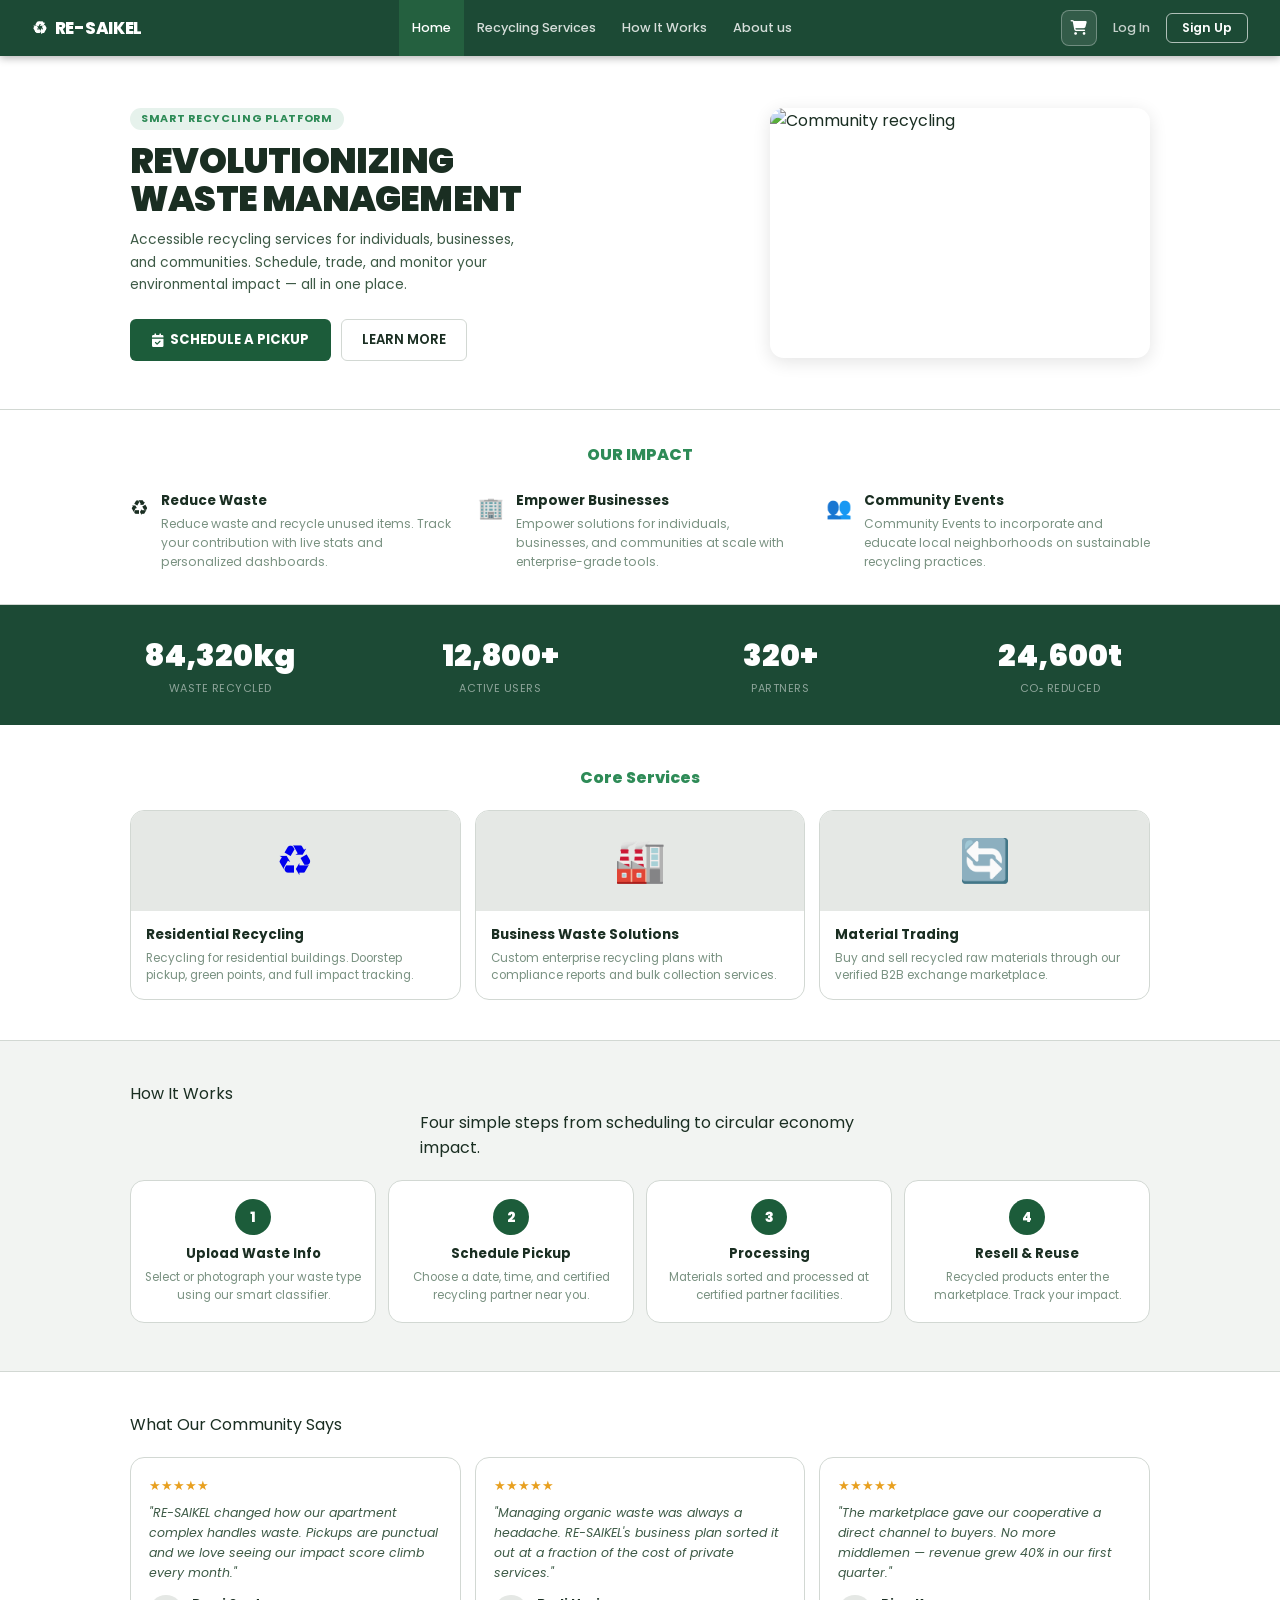
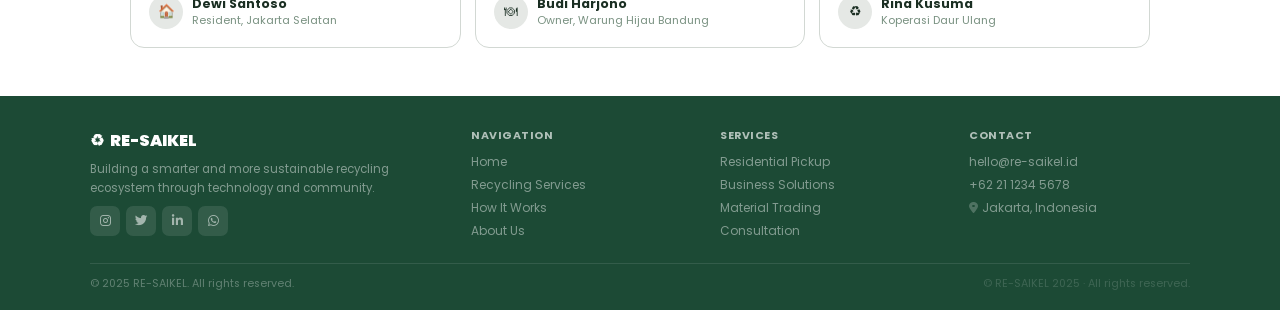
==== commit 5e6759f1: "final fix" ====
--- a/index.html
+++ b/index.html
@@ -20,12 +20,12 @@
       <a href="about.html"        id="nl-about">About us</a>
     </div>
     <div class="nav-right">
-      <button class="nav-cart-btn" onclick="openCart()" title="View cart" aria-label="Cart">
+      <button class="nav-cart-btn" onclick="openCart()" title="View cart" aria-label="View cart">
         <i class="fas fa-shopping-cart"></i>
         <span class="cart-badge" id="cartBadge"></span>
       </button>
-      <a href="#" class="login"  id="nav-login-btn"  onclick="openLogin();return false;">Log In</a>
-      <a href="#" class="signin" id="nav-signin-btn" onclick="openLogin();return false;">Sign In</a>
+      <a href="#" class="login" id="nav-login-btn" onclick="openLogin();return false;">Log In</a>
+      <a href="#" class="signin" id="nav-signin-btn" onclick="openLogin();return false;">Sign Up</a>
       <div class="nav-user-chip" id="nav-user-chip" style="display:none;">
         <a href="profile.html" style="text-decoration:none;display:flex;align-items:center;gap:7px;">
           <div class="nav-user-avatar" id="nav-user-avatar">👤</div>
@@ -33,37 +33,61 @@
         </a>
         <button class="nav-logout-btn" onclick="logout()">Logout</button>
       </div>
+      <button class="hamburger-btn" id="hamburgerBtn" aria-label="Open menu" aria-expanded="false" onclick="toggleMobileMenu()">
+        <i class="fas fa-bars"></i>
+      </button>
     </div>
   </nav>
+
+  <!-- ══ MOBILE MENU ══ -->
+  <div class="mobile-menu" id="mobileMenu" role="navigation" aria-label="Mobile navigation">
+    <a href="index.html"        class="mob-nav-link" id="mob-nl-home">    <i class="fas fa-home"></i> Home</a>
+    <a href="services.html"     class="mob-nav-link" id="mob-nl-services"><i class="fas fa-recycle"></i> Recycling Services</a>
+    <a href="how-it-works.html" class="mob-nav-link" id="mob-nl-how">    <i class="fas fa-question-circle"></i> How It Works</a>
+    <a href="about.html"        class="mob-nav-link" id="mob-nl-about">  <i class="fas fa-info-circle"></i> About us</a>
+    <div class="mob-nav-divider"></div>
+    <a href="marketplace.html"  class="mob-nav-link"><i class="fas fa-store"></i> Marketplace</a>
+    <a href="booking.html"      class="mob-nav-link"><i class="fas fa-calendar-check"></i> Book Pickup</a>
+    <a href="profile.html"      class="mob-nav-link"><i class="fas fa-user"></i> My Profile</a>
+    <div class="mob-nav-divider"></div>
+    <div id="mob-login-action" style="display:flex;flex-direction:column;gap:8px;">
+    <button class="mob-nav-action primary" onclick="openLogin();closeMobileMenu()"><i class="fas fa-sign-in-alt"></i> Log In</button>
+    <button class="mob-nav-action" onclick="openLogin();closeMobileMenu()" style="background:rgba(255,255,255,.1);border:1.5px solid rgba(255,255,255,.3);color:white;"><i class="fas fa-user-plus"></i> Sign Up</button>
+  </div>
+  <div id="mob-user-info" style="display:none;align-items:center;gap:10px;padding:10px 16px;">
+    <span id="mob-user-avatar-text" style="font-size:1.4rem;">👤</span>
+    <div style="flex:1;">
+      <div id="mob-user-name-text" style="color:white;font-weight:700;font-size:.85rem;"></div>
+      <a href="profile.html" style="color:rgba(255,255,255,.7);font-size:.72rem;">View Profile</a>
+    </div>
+    <button onclick="logout();closeMobileMenu()" style="background:rgba(255,80,80,.3);border:none;color:white;border-radius:6px;padding:6px 12px;font-size:.72rem;cursor:pointer;">Logout</button>
+  </div>
+  </div>
 
   <!-- ══ LOGIN MODAL ══ -->
   <div class="modal-overlay" id="loginModal" onclick="if(event.target===this)closeLogin()">
     <div class="login-modal">
       <div class="lm-header">
         <div class="brand"><span>♻</span> RE-SAIKEL</div>
-        <button class="lm-close" onclick="closeLogin()">✕</button>
+        <button class="lm-close" onclick="closeLogin()" aria-label="Close">✕</button>
       </div>
       <div class="lm-body">
         <div class="lm-title">Welcome back</div>
-        <div class="lm-sub">Sign in to access your cart and bookings.</div>
-        <form onsubmit="submitLogin(event)">
+        <div class="lm-sub">Log in to access your cart, bookings, and green points.</div>
+        <form onsubmit="submitLogin(event)" novalidate>
           <div class="lm-field">
-            <label>Email address</label>
-            <input type="email" id="loginEmail" placeholder="you@example.com" autocomplete="email">
+            <label for="loginEmail">Email address</label>
+            <input type="email" id="loginEmail" placeholder="you@example.com" autocomplete="email" aria-describedby="loginEmailErr">
+            <span class="field-err" id="loginEmailErr" role="alert"></span>
           </div>
           <div class="lm-field">
-            <label>Password</label>
-            <input type="password" id="loginPassword" placeholder="••••••••" autocomplete="current-password">
-          </div>
-          <div class="lm-error" id="loginError"></div>
-          <button type="submit" class="lm-submit">LOG IN</button>
+            <label for="loginPassword">Password</label>
+            <input type="password" id="loginPassword" placeholder="••••••••" autocomplete="current-password" aria-describedby="loginPassErr">
+            <span class="field-err" id="loginPassErr" role="alert"></span>
+          </div>
+          <div class="lm-error" id="loginError" role="alert"></div>
+          <button type="submit" class="lm-submit" id="loginSubmitBtn">LOG IN</button>
         </form>
-        <div class="lm-hint">
-          <strong>Test accounts:</strong><br>
-          dewi@resaikel.id / dewi123<br>
-          budi@resaikel.id / budi123<br>
-          admin@resaikel.id / admin123
-        </div>
       </div>
     </div>
   </div>
@@ -71,22 +95,14 @@
   <!-- ══ CART MODAL ══ -->
   <div class="modal-overlay" id="cartModal" onclick="if(event.target===this)closeCart()">
     <div class="cart-modal">
-      <div class="cm-header">
-        <div class="cm-title"><i class="fas fa-shopping-cart"></i> Your Cart</div>
-        <button class="cm-close" onclick="closeCart()">✕</button>
-      </div>
+      <div class="cm-header"><div class="cm-title"><i class="fas fa-shopping-cart"></i> Your Cart</div><button class="cm-close" onclick="closeCart()" aria-label="Close cart">✕</button></div>
       <div class="cm-body" id="cartItems"></div>
       <div class="cm-footer">
-        <div class="cm-total-row">
-          <span class="cm-total-lbl">Total</span>
-          <span class="cm-total-val" id="cartTotal">Rp 0</span>
-        </div>
-        <div class="cm-actions">
-          <button class="cm-clear"    onclick="clearCart()">Clear Cart</button>
-          <button class="cm-checkout" onclick="checkoutCart()">Checkout →</button>
-        </div>
-      </div>
-    </div>
+        <div class="cm-total-row"><span class="cm-total-lbl">Total</span><span class="cm-total-val" id="cartTotal">Rp 0</span></div>
+        <div class="cm-actions"><button class="cm-clear" onclick="clearCart()">Clear Cart</button><button class="cm-checkout" onclick="checkoutCart()">Checkout →</button></div>
+      </div>
+    </div>
+  </div>
   </div>
 
   <main class="page-shell">
@@ -142,10 +158,10 @@
     <!-- Stats Banner -->
     <div class="stats-banner">
       <div class="stats-inner">
-        <div><div class="stat-num" data-target="84320" data-suf="kg">0</div><div class="stat-lbl">Waste Recycled</div></div>
-        <div><div class="stat-num" data-target="12800" data-suf="+">0</div><div class="stat-lbl">Active Users</div></div>
-        <div><div class="stat-num" data-target="320"   data-suf="+">0</div><div class="stat-lbl">Partners</div></div>
-        <div><div class="stat-num" data-target="24600" data-suf="t">0</div><div class="stat-lbl">CO₂ Reduced</div></div>
+        <div><div class="stat-num" data-target="84320" data-suf="kg">84,320kg</div><div class="stat-lbl">Waste Recycled</div></div>
+        <div><div class="stat-num" data-target="12800" data-suf="+">12,800+</div><div class="stat-lbl">Active Users</div></div>
+        <div><div class="stat-num" data-target="320"   data-suf="+">320+</div><div class="stat-lbl">Partners</div></div>
+        <div><div class="stat-num" data-target="24600" data-suf="t">24,600t</div><div class="stat-lbl">CO₂ Reduced</div></div>
       </div>
     </div>
 
@@ -243,18 +259,18 @@
       </div>
       <div class="ft-col">
         <h4>Contact</h4>
-        <a href="#">hello@re-saikel.id</a>
-        <a href="#">+62 21 1234 5678</a>
-        <a href="#">Jakarta, Indonesia</a>
+        <a href="mailto:hello@re-saikel.id">hello@re-saikel.id</a>
+        <a href="tel:+622112345678">+62 21 1234 5678</a>
+        <span class="ft-nolink"><i class="fas fa-map-marker-alt" style="margin-right:4px;opacity:.5;"></i>Jakarta, Indonesia</span>
       </div>
     </div>
     <div class="ft-bottom">
       <span>© 2025 RE-SAIKEL. All rights reserved.</span>
-      <span>Privacy Policy · Terms of Service</span>
+      <span style="opacity:.5;">© RE-SAIKEL 2025 · All rights reserved.</span>
     </div>
   </footer>
 
   <div class="toast" id="toast"><i class="fas fa-check-circle"></i><span id="toastTxt"></span></div>
   <script src="script.js"></script>
 </body>
-</html>
+</html>
--- a/style.css
+++ b/style.css
@@ -1,9 +1,8 @@
 /* ============================================================
-   RE-SAIKEL — style.css
-   Global styles, layout tokens, components, and page-specific
+   RE-SAIKEL — style.css  (final clean build)
    ============================================================ */
 
-/* ── DESIGN TOKENS ── */
+/* ── TOKENS ── */
 :root {
   --nav:         #1c4a35;
   --nav-hover:   #24603f;
@@ -24,67 +23,68 @@
   --r-lg:        14px;
 }
 
-/* ── RESET & BASE ── */
-* { margin: 0; padding: 0; box-sizing: border-box; }
-html { scroll-behavior: smooth; }
-body {
-  font-family: 'Poppins', sans-serif;
-  background: var(--grey-bg);
-  color: var(--text);
-  overflow-x: hidden;
-}
-
-/* ── NAVIGATION ── */
+/* ── RESET ── */
+*, *::before, *::after { margin:0; padding:0; box-sizing:border-box; }
+html { scroll-behavior:smooth; max-width:100%; overflow-x:hidden; }
+body { font-family:'Poppins',sans-serif; background:var(--grey-bg); color:var(--text); overflow-x:hidden; max-width:100%; }
+img, video, svg, iframe { max-width:100%; height:auto; display:block; }
+
+/* ── NAV ── */
 nav {
-  position: fixed;
-  top: 0; left: 0; right: 0;
-  z-index: 500;
-  background: var(--nav);
-  height: 56px;
-  display: flex;
-  align-items: center;
-  padding: 0 36px;
-  justify-content: space-between;
-  box-shadow: 0 2px 8px rgba(0,0,0,.3);
-}
-
+  position:fixed; top:0; left:0; right:0; z-index:500;
+  background:var(--nav); height:56px;
+  display:flex; align-items:center; padding:0 32px;
+  justify-content:space-between;
+  box-shadow:0 2px 8px rgba(0,0,0,.3);
+  gap:8px;
+}
 .nav-brand {
-  display: flex;
-  align-items: center;
-  gap: 8px;
-  color: white;
-  font-weight: 800;
-  font-size: 1.05rem;
-  text-decoration: none;
-  letter-spacing: -.3px;
-  flex-shrink: 0;
-}
-.nav-brand .ico { font-size: .95rem; }
-
-.nav-center { display: flex; align-items: center; }
+  display:flex; align-items:center; gap:8px;
+  color:white; font-weight:800; font-size:1.05rem;
+  text-decoration:none; letter-spacing:-.3px; flex-shrink:0;
+}
+.nav-center { display:flex; align-items:center; }
 .nav-center a {
-  color: rgba(255,255,255,.82);
-  text-decoration: none;
-  font-size: .8rem;
-  font-weight: 500;
-  padding: 0 13px;
-  height: 56px;
-  display: flex;
-  align-items: center;
-  transition: background .15s;
-  white-space: nowrap;
-}
-.nav-center a:hover,
-.nav-center a.active { background: var(--nav-hover); color: white; }
-
-.nav-right { display: flex; align-items: center; gap: 8px; flex-shrink: 0; }
+  color:rgba(255,255,255,.82); text-decoration:none;
+  font-size:.8rem; font-weight:500;
+  padding:0 13px; height:56px;
+  display:flex; align-items:center; transition:background .15s; white-space:nowrap;
+}
+.nav-center a:hover, .nav-center a.active { background:var(--nav-hover); color:white; }
+.nav-right { display:flex; align-items:center; gap:8px; flex-shrink:0; }
 .nav-right .login {
-  color: rgba(255,255,255,.75);
-  font-size: .8rem;
-  font-weight: 500;
-  text-decoration: none;
-  padding: 0 8px;
-}
+  color:rgba(255,255,255,.75); font-size:.8rem; font-weight:500;
+  text-decoration:none; padding:0 8px; white-space:nowrap;
+}
+.nav-cart-btn {
+  position:relative; display:flex; align-items:center; justify-content:center;
+  width:36px; height:36px;
+  background:rgba(255,255,255,.1); border:1.5px solid rgba(255,255,255,.3);
+  border-radius:8px; color:white; font-size:.9rem; cursor:pointer;
+  transition:background .15s; flex-shrink:0;
+}
+.nav-cart-btn:hover { background:rgba(255,255,255,.2); }
+.cart-badge {
+  position:absolute; top:-6px; right:-6px;
+  background:#e8a020; color:white; font-size:.55rem; font-weight:800;
+  min-width:16px; height:16px; border-radius:8px;
+  display:none; align-items:center; justify-content:center; padding:0 3px; line-height:1;
+}
+.nav-user-chip {
+  display:none; align-items:center; gap:7px;
+  background:rgba(255,255,255,.1); border:1.5px solid rgba(255,255,255,.25);
+  border-radius:8px; padding:4px 10px 4px 6px; max-width:160px; overflow:hidden;
+}
+.nav-user-chip:hover { background:rgba(255,255,255,.18); }
+.nav-user-avatar { width:24px; height:24px; border-radius:50%; background:var(--green-mid); display:flex; align-items:center; justify-content:center; font-size:.75rem; flex-shrink:0; }
+.nav-user-name { color:white; font-size:.78rem; font-weight:600; overflow:hidden; text-overflow:ellipsis; white-space:nowrap; }
+.nav-logout-btn {
+  background:rgba(255,255,255,.12); border:none; color:rgba(255,255,255,.7);
+  font-size:.65rem; font-weight:700; padding:2px 6px; border-radius:4px;
+  cursor:pointer; font-family:'Poppins',sans-serif; text-transform:uppercase; letter-spacing:.3px;
+  transition:background .15s; flex-shrink:0;
+}
+
 .nav-right .signin {
   border: 1.5px solid rgba(255,255,255,.65);
   color: white;
@@ -106,1091 +106,685 @@
   min-height: calc(100vh - 56px);
 }
 
-/* ── LAYOUT UTILITIES ── */
-.container { max-width: 1100px; margin: 0 auto; }
-.section-pad { padding: 40px 40px; }
-.section-pad-sm { padding: 28px 40px; }
-.sec-title { font-size: 1.2rem; font-weight: 800; color: var(--text); margin-bottom: 4px; }
-.sec-sub   { font-size: .8rem; color: var(--text-light); margin-bottom: 24px; }
-.green-title { color: var(--green-mid); }
-.text-center { text-align: center; }
+.nav-logout-btn:hover { background:rgba(255,80,80,.3); color:white; }
+.hamburger-btn {
+  display:none; align-items:center; justify-content:center;
+  width:38px; height:38px;
+  background:rgba(255,255,255,.1); border:1.5px solid rgba(255,255,255,.25);
+  border-radius:8px; color:white; font-size:1rem; cursor:pointer; transition:background .15s; flex-shrink:0;
+}
+.hamburger-btn:hover { background:rgba(255,255,255,.2); }
+
+/* ── MOBILE MENU ── */
+.mobile-menu {
+  display:none; position:fixed;
+  top:56px; left:0; right:0;
+  background:var(--nav); z-index:490;
+  flex-direction:column; padding:8px 0 20px;
+  box-shadow:0 8px 24px rgba(0,0,0,.25);
+  overflow-y:auto; max-height:calc(100vh - 56px);
+  opacity:0; transform:translateY(-8px);
+  transition:opacity .2s, transform .2s;
+}
+.mobile-menu.open { display:flex; opacity:1; transform:translateY(0); }
+.mob-nav-link {
+  display:flex; align-items:center; gap:12px;
+  color:rgba(255,255,255,.82); text-decoration:none;
+  font-size:.88rem; font-weight:500;
+  padding:13px 24px; border-bottom:1px solid rgba(255,255,255,.07);
+  transition:background .12s; min-height:48px;
+}
+.mob-nav-link:hover, .mob-nav-link.active { background:var(--nav-hover); color:white; }
+.mob-nav-link i { width:18px; text-align:center; font-size:.85rem; opacity:.7; flex-shrink:0; }
+.mob-nav-divider { height:1px; background:rgba(255,255,255,.12); margin:6px 0; }
+.mob-nav-action {
+  display:flex; align-items:center; gap:12px;
+  color:white; text-decoration:none;
+  font-size:.85rem; font-weight:600;
+  padding:13px 24px; cursor:pointer;
+  background:none; border:none; font-family:'Poppins',sans-serif;
+  width:100%; text-align:left; min-height:48px;
+}
+.mob-nav-action.primary { color:#5dff9f; }
+.mob-nav-action:hover { background:rgba(255,255,255,.08); }
+.mob-user-info {
+  display:flex; align-items:center; gap:12px;
+  padding:14px 24px; border-bottom:1px solid rgba(255,255,255,.07);
+}
+.mob-user-avatar { width:36px; height:36px; border-radius:50%; background:var(--green-mid); display:flex; align-items:center; justify-content:center; font-size:1.1rem; flex-shrink:0; }
+.mob-user-name  { color:white; font-weight:700; font-size:.85rem; }
+.mob-user-role  { color:rgba(255,255,255,.5); font-size:.7rem; }
+
+/* ── PAGE SHELL ── */
+.page-shell { padding-top:56px; min-height:calc(100vh - 56px); }
+
+/* ── UTILITIES ── */
+.container { max-width:1100px; margin:0 auto; }
+.sr { opacity:0; transform:translateY(18px); transition:opacity .5s ease, transform .5s ease; }
+.sr.vis { opacity:1; transform:none; }
 
 /* ── BUTTONS ── */
 .btn-dark {
-  background: var(--green-btn);
-  color: white;
-  padding: 10px 22px;
-  border-radius: 6px;
-  font-weight: 700;
-  font-size: .8rem;
-  text-decoration: none;
-  border: none;
-  cursor: pointer;
-  font-family: 'Poppins', sans-serif;
-  transition: background .15s;
-  display: inline-flex;
-  align-items: center;
-  gap: 7px;
-}
-.btn-dark:hover { background: #153d27; }
-
+  background:var(--green-btn); color:white; padding:10px 22px;
+  border-radius:6px; font-weight:700; font-size:.82rem;
+  text-decoration:none; border:none; cursor:pointer; font-family:'Poppins',sans-serif;
+  transition:background .15s; display:inline-flex; align-items:center; gap:7px;
+}
+.btn-dark:hover { background:#153d27; }
 .btn-outline {
-  background: transparent;
-  color: var(--text);
-  padding: 10px 20px;
-  border-radius: 6px;
-  font-weight: 600;
-  font-size: .8rem;
-  text-decoration: none;
-  border: 1.5px solid var(--grey-border);
-  cursor: pointer;
-  font-family: 'Poppins', sans-serif;
-  transition: border-color .15s, background .15s;
-  display: inline-flex;
-  align-items: center;
-  gap: 7px;
-}
-.btn-outline:hover { border-color: var(--green-mid); background: var(--green-light); }
-
-/* ── SCROLL REVEAL ── */
-.sr { opacity: 0; transform: translateY(18px); transition: opacity .5s ease, transform .5s ease; }
-.sr.vis { opacity: 1; transform: none; }
-
-/* ── PAGE HERO (inner pages) ── */
-.page-hero {
-  background: white;
-  border-bottom: 1px solid var(--grey-border);
-  padding: 32px 40px;
-}
-.page-hero-inner { max-width: 1100px; margin: 0 auto; }
-.page-hero h1 { font-size: 1.65rem; font-weight: 800; color: var(--text); margin-bottom: 5px; }
-.page-hero p  { font-size: .83rem; color: var(--text-light); }
+  background:transparent; color:var(--text); padding:10px 20px;
+  border-radius:6px; font-weight:600; font-size:.82rem;
+  text-decoration:none; border:1.5px solid var(--grey-border);
+  cursor:pointer; font-family:'Poppins',sans-serif;
+  transition:border-color .15s, background .15s; display:inline-flex; align-items:center; gap:7px;
+}
+.btn-outline:hover { border-color:var(--green-mid); background:var(--green-light); }
 
 /* ── TOAST ── */
 .toast {
-  position: fixed;
-  bottom: 22px; right: 22px;
-  z-index: 999;
-  background: var(--green-btn);
-  color: white;
-  padding: 11px 16px;
-  border-radius: 9px;
-  font-size: .8rem;
-  font-weight: 600;
-  box-shadow: var(--shadow-md);
+  position:fixed; top:68px;
+  left:50%; transform:translateX(-50%) translateY(-14px);
+  z-index:1000; color:white;
+  padding:11px 20px; border-radius:9px;
+  font-size:.82rem; font-weight:600;
+  box-shadow:0 4px 20px rgba(0,0,0,.22);
+  display:flex; align-items:center; gap:8px;
+  opacity:0; pointer-events:none;
+  transition:opacity .3s, transform .3s;
+  white-space:normal; max-width:calc(100vw - 32px);
+  width:max-content; text-align:center;
+}
+.toast.show { opacity:1; transform:translateX(-50%) translateY(0); }
+.toast-success { background:#1c6b45; }
+.toast-info    { background:#1565c0; }
+.toast-warning { background:#e65100; }
+.toast-error   { background:#b71c1c; }
+
+/* ── MODAL OVERLAY ── */
+.modal-overlay {
+  position:fixed; inset:0;
+  background:rgba(15,30,20,.55); backdrop-filter:blur(4px);
+  z-index:800; display:none; align-items:center; justify-content:center;
+  padding:16px;
+}
+.modal-overlay.open { display:flex; }
+
+/* ── LOGIN MODAL ── */
+.login-modal {
+  background:white; border-radius:var(--r-lg);
+  width:100%; max-width:380px;
+  box-shadow:0 20px 60px rgba(0,0,0,.25); overflow:hidden;
+  animation:modalIn .25s ease;
+}
+@keyframes modalIn { from{opacity:0;transform:translateY(-16px) scale(.97)} to{opacity:1;transform:none} }
+.lm-header {
+  background:var(--nav); padding:20px 24px 16px;
+  display:flex; align-items:center; justify-content:space-between;
+}
+.lm-header .brand { color:white; font-weight:800; font-size:1rem; display:flex; align-items:center; gap:7px; }
+.lm-close {
+  background:rgba(255,255,255,.1); border:none; cursor:pointer;
+  color:white; font-size:1rem; width:28px; height:28px;
+  border-radius:6px; display:flex; align-items:center; justify-content:center; transition:background .15s;
+}
+.lm-close:hover { background:rgba(255,255,255,.25); }
+.lm-body { padding:22px 20px; }
+.lm-title { font-weight:800; font-size:1.05rem; color:var(--text); margin-bottom:4px; }
+.lm-sub   { font-size:.76rem; color:var(--text-light); margin-bottom:18px; }
+.lm-field { margin-bottom:12px; }
+.lm-field label { display:block; font-size:.75rem; font-weight:600; color:var(--text-mid); margin-bottom:4px; }
+.lm-field input {
+  width:100%; padding:11px 12px;
+  border:1.5px solid var(--grey-border); border-radius:8px;
+  font-family:'Poppins',sans-serif; font-size:16px; color:var(--text); outline:none;
+  transition:border-color .15s;
+}
+.lm-field input:focus { border-color:var(--green-mid); }
+.field-err { font-size:.71rem; color:#c0392b; margin-top:3px; min-height:16px; display:block; }
+.lm-error {
+  font-size:.74rem; color:#c0392b; background:#fde8e8;
+  border:1px solid #f5c6c6; border-radius:7px;
+  padding:8px 12px; margin-bottom:12px; display:none;
+}
+.lm-error:not(:empty) { display:block; }
+.lm-submit {
+  width:100%; background:var(--green-btn); color:white;
+  padding:12px; border:none; border-radius:8px;
+  font-weight:700; font-size:.85rem; cursor:pointer;
+  font-family:'Poppins',sans-serif; transition:background .15s; margin-top:4px;
+}
+.lm-submit:hover { background:#153d27; }
+.lm-submit:disabled { opacity:.7; cursor:not-allowed; }
+
+/* ── CART MODAL ── */
+.cart-modal {
+  background:white; border-radius:var(--r-lg);
+  width:100%; max-width:440px; max-height:90vh;
+  display:flex; flex-direction:column;
+  box-shadow:0 20px 60px rgba(0,0,0,.25); overflow:hidden;
+  animation:modalIn .25s ease;
+}
+.cm-header {
+  background:var(--nav); padding:16px 18px;
+  display:flex; align-items:center; justify-content:space-between; flex-shrink:0;
+}
+.cm-header .cm-title { color:white; font-weight:800; font-size:.9rem; display:flex; align-items:center; gap:8px; }
+.cm-close {
+  background:rgba(255,255,255,.1); border:none; cursor:pointer;
+  color:white; font-size:1rem; width:28px; height:28px;
+  border-radius:6px; display:flex; align-items:center; justify-content:center; transition:background .15s;
+}
+.cm-close:hover { background:rgba(255,255,255,.25); }
+.cm-body { flex:1; overflow-y:auto; padding:12px 16px; }
+.cart-item {
+  display:flex; align-items:center; gap:10px;
+  padding:10px 0; border-bottom:1px solid var(--grey-border);
+}
+.ci-ico   { font-size:1.7rem; flex-shrink:0; width:36px; text-align:center; }
+.ci-info  { flex:1; min-width:0; }
+.ci-name  { font-weight:700; font-size:.8rem; color:var(--text); margin-bottom:2px; white-space:nowrap; overflow:hidden; text-overflow:ellipsis; }
+.ci-price { font-size:.72rem; color:var(--green-mid); font-weight:600; }
+.ci-qty   {
+  display:flex; align-items:center; gap:5px;
+  background:var(--grey-bg); border:1.5px solid var(--grey-border);
+  border-radius:7px; padding:3px 6px; flex-shrink:0;
+}
+.ci-qty button { background:none; border:none; cursor:pointer; font-size:.9rem; font-weight:700; color:var(--text-mid); width:18px; line-height:1; padding:0; }
+.ci-qty button:hover { color:var(--green-btn); }
+.ci-qty span  { font-size:.78rem; font-weight:700; color:var(--text); min-width:14px; text-align:center; }
+.ci-remove {
+  background:none; border:none; cursor:pointer;
+  color:var(--grey-border); font-size:.8rem;
+  width:22px; height:22px; border-radius:5px;
+  display:flex; align-items:center; justify-content:center; transition:color .15s, background .15s; flex-shrink:0;
+}
+.ci-remove:hover { color:#c0392b; background:#fde; }
+.cart-empty { text-align:center; padding:28px 16px; color:var(--text-light); font-size:.84rem; }
+.cm-footer { border-top:1px solid var(--grey-border); padding:12px 16px; flex-shrink:0; background:white; }
+.cm-total-row { display:flex; justify-content:space-between; align-items:center; margin-bottom:10px; }
+.cm-total-lbl { font-size:.8rem; color:var(--text-light); font-weight:600; }
+.cm-total-val { font-size:1rem; font-weight:900; color:var(--text); }
+.cm-actions   { display:flex; gap:8px; }
+.cm-clear {
+  background:transparent; color:var(--text-mid);
+  border:1.5px solid var(--grey-border); padding:8px 12px; border-radius:7px;
+  font-size:.74rem; font-weight:600; cursor:pointer; font-family:'Poppins',sans-serif; transition:border-color .15s; white-space:nowrap;
+}
+.cm-clear:hover { border-color:#c0392b; color:#c0392b; }
+.cm-checkout {
+  flex:1; background:var(--green-btn); color:white;
+  border:none; padding:8px; border-radius:7px;
+  font-size:.78rem; font-weight:700; cursor:pointer; font-family:'Poppins',sans-serif; transition:background .15s;
+}
+.cm-checkout:hover { background:#153d27; }
+
+/* ── PAGE HERO (inner pages) ── */
+.page-hero { background:white; border-bottom:1px solid var(--grey-border); padding:32px 40px; }
+.page-hero-inner { max-width:1100px; margin:0 auto; }
+.page-hero h1 { font-size:1.65rem; font-weight:800; color:var(--text); margin-bottom:5px; }
+.page-hero p  { font-size:.84rem; color:var(--text-light); }
+
+/* ── FOOTER ── */
+footer { background:var(--nav); padding:32px 40px 18px; }
+.ft-inner {
+  max-width:1100px; margin:0 auto;
+  display:grid; grid-template-columns:1.6fr 1fr 1fr 1fr; gap:28px;
+}
+.ft-brand .logo { color:white; font-weight:900; font-size:1rem; display:flex; align-items:center; gap:6px; margin-bottom:7px; }
+.ft-brand p { font-size:.72rem; color:rgba(255,255,255,.45); line-height:1.6; }
+.ft-social { display:flex; gap:6px; margin-top:9px; }
+.ft-social a {
+  width:30px; height:30px; background:rgba(255,255,255,.1); border-radius:7px;
+  display:flex; align-items:center; justify-content:center;
+  color:rgba(255,255,255,.55); text-decoration:none; font-size:.78rem; transition:.15s;
+}
+.ft-social a:hover { background:var(--green-mid); color:white; }
+.ft-col h4 { color:rgba(255,255,255,.65); font-size:.68rem; font-weight:700; text-transform:uppercase; letter-spacing:.5px; margin-bottom:9px; }
+.ft-col a { display:block; color:rgba(255,255,255,.45); font-size:.75rem; text-decoration:none; margin-bottom:5px; transition:color .15s; }
+.ft-col a:hover { color:white; }
+.ft-nolink { display:block; color:rgba(255,255,255,.45); font-size:.75rem; margin-bottom:5px; cursor:default; }
+.ft-bottom {
+  max-width:1100px; margin:18px auto 0;
+  border-top:1px solid rgba(255,255,255,.1); padding-top:12px;
+  display:flex; justify-content:space-between; font-size:.68rem; color:rgba(255,255,255,.3);
+}
+
+/* ═══════════════════════════════
+   HOME PAGE
+═══════════════════════════════ */
+.hero-wrap { background:white; border-bottom:1px solid var(--grey-border); }
+.hero {
+  max-width:1100px; margin:0 auto; padding:48px 40px;
+  display:grid; grid-template-columns:1fr 380px; gap:48px; align-items:center;
+}
+.hero-tag {
+  display:inline-block; background:var(--green-light); color:var(--green-mid);
+  font-size:.68rem; font-weight:700; letter-spacing:.7px; text-transform:uppercase;
+  padding:3px 11px; border-radius:50px; margin-bottom:12px;
+}
+.hero h1 { font-size:2.2rem; font-weight:900; color:var(--text); line-height:1.08; letter-spacing:-.8px; margin-bottom:11px; }
+.hero p  { font-size:.86rem; color:var(--text-mid); line-height:1.65; margin-bottom:22px; max-width:400px; }
+.hero-btns { display:flex; gap:10px; flex-wrap:wrap; }
+.hero-img img { width:100%; border-radius:var(--r-lg); height:250px; object-fit:cover; box-shadow:var(--shadow-md); }
+
+.impact-strip { background:white; border-bottom:1px solid var(--grey-border); }
+.impact-strip-inner { max-width:1100px; margin:0 auto; padding:32px 40px; }
+.impact-label { font-size:1rem; font-weight:800; color:var(--green-mid); text-align:center; margin-bottom:24px; }
+.impact-cols  { display:grid; grid-template-columns:repeat(3,1fr); gap:24px; }
+.impact-item  { display:flex; align-items:flex-start; gap:12px; }
+.impact-ico   { font-size:1.3rem; flex-shrink:0; margin-top:1px; }
+.impact-item h4 { font-weight:700; font-size:.85rem; color:var(--text); margin-bottom:4px; }
+.impact-item p  { font-size:.76rem; color:var(--text-light); line-height:1.55; }
+
+.stats-banner { background:var(--nav); padding:28px 40px; }
+.stats-inner  { max-width:1100px; margin:0 auto; display:grid; grid-template-columns:repeat(4,1fr); gap:20px; text-align:center; }
+.stat-num { font-size:1.9rem; font-weight:900; color:white; }
+.stat-lbl { font-size:.68rem; color:rgba(255,255,255,.5); letter-spacing:.5px; text-transform:uppercase; margin-top:2px; }
+
+.cs-wrap  { max-width:1100px; margin:0 auto; padding:40px 40px; }
+.cs-label { font-size:1rem; font-weight:800; color:var(--green-mid); text-align:center; margin-bottom:20px; }
+.cs-grid  { display:grid; grid-template-columns:repeat(3,1fr); gap:14px; }
+.cs-card  {
+  background:white; border:1.5px solid var(--grey-border); border-radius:var(--r-lg);
+  overflow:hidden; cursor:pointer; transition:box-shadow .2s, border-color .2s; text-decoration:none; display:block;
+}
+.cs-card:hover { box-shadow:var(--shadow-md); border-color:var(--green-mid); }
+.cs-img   { background:var(--grey-card); height:100px; display:flex; align-items:center; justify-content:center; font-size:2.6rem; }
+.cs-body  { padding:14px 15px; }
+.cs-body h4 { font-weight:700; font-size:.85rem; color:var(--text); margin-bottom:5px; }
+.cs-body p  { font-size:.74rem; color:var(--text-light); line-height:1.5; }
+
+.hiw-preview { max-width:1100px; margin:0 auto; padding:40px 40px 48px; }
+.hiw-grid    { display:grid; grid-template-columns:repeat(4,1fr); gap:12px; }
+.hiw-card    {
+  background:white; border:1.5px solid var(--grey-border); border-radius:var(--r-lg);
+  padding:18px 14px; text-align:center; transition:box-shadow .2s;
+}
+.hiw-card:hover { box-shadow:var(--shadow-md); }
+.hiw-num { width:36px; height:36px; border-radius:50%; background:var(--green-btn); color:white; font-weight:800; font-size:.88rem; display:flex; align-items:center; justify-content:center; margin:0 auto 9px; }
+.hiw-card h4 { font-weight:700; font-size:.82rem; color:var(--text); margin-bottom:5px; }
+.hiw-card p  { font-size:.73rem; color:var(--text-light); line-height:1.5; }
+
+.t-wrap { max-width:1100px; margin:0 auto; padding:40px 40px 48px; }
+.t-grid { display:grid; grid-template-columns:repeat(3,1fr); gap:14px; }
+.t-card { background:white; border:1.5px solid var(--grey-border); border-radius:var(--r-lg); padding:18px; }
+.t-stars { color:#e8a020; font-size:.82rem; margin-bottom:7px; }
+.t-text  { font-size:.78rem; color:var(--text-mid); line-height:1.6; margin-bottom:12px; font-style:italic; }
+.t-author { display:flex; align-items:center; gap:9px; }
+.t-av    { width:34px; height:34px; border-radius:50%; background:var(--grey-card); display:flex; align-items:center; justify-content:center; font-size:.85rem; flex-shrink:0; }
+.t-name  { font-weight:700; font-size:.78rem; color:var(--text); }
+.t-role  { font-size:.68rem; color:var(--text-light); }
+
+/* ═══════════════════════════════
+   SERVICES PAGE
+═══════════════════════════════ */
+.svc-section { background:var(--grey-bg); padding:28px 40px; }
+.svc-grid { display:grid; grid-template-columns:repeat(3,1fr); gap:14px; }
+.svc-card { background:white; border:1.5px solid var(--grey-border); border-radius:var(--r-lg); overflow:hidden; transition:box-shadow .2s, border-color .2s; display:flex; flex-direction:column; }
+.svc-card:hover { box-shadow:var(--shadow-md); border-color:var(--green-mid); }
+.svc-img  { background:var(--grey-card); height:110px; display:flex; align-items:center; justify-content:center; font-size:2.8rem; }
+.svc-body { padding:16px; display:flex; flex-direction:column; flex:1; }
+.svc-tag  { display:inline-block; background:var(--green-light); color:var(--green-mid); font-size:.62rem; font-weight:700; padding:2px 9px; border-radius:50px; margin-bottom:7px; letter-spacing:.3px; text-transform:uppercase; }
+.svc-body h4 { font-weight:700; font-size:.88rem; color:var(--text); margin-bottom:5px; }
+.svc-desc    { font-size:.76rem; color:var(--text-light); line-height:1.55; flex:1; }
+.svc-footer  { display:flex; flex-direction:column; align-items:flex-start; margin-top:14px; padding-top:12px; border-top:1px solid var(--grey-border); gap:4px; }
+.svc-price-heading { font-size:.72rem; font-weight:600; color:var(--text-light); text-transform:uppercase; letter-spacing:.4px; margin-bottom:1px; }
+.svc-price-label { font-weight:800; color:var(--green-mid); font-size:.84rem; }
+.svc-cta-row { display:flex; justify-content:flex-end; width:100%; margin-top:10px; }
+.svc-cta {
+  background:var(--green-btn); color:white; border:none;
+  padding:7px 16px; border-radius:7px; font-size:.74rem; font-weight:700;
+  cursor:pointer; font-family:'Poppins',sans-serif; text-decoration:none;
+  transition:background .15s; white-space:nowrap;
+}
+.svc-cta:hover { background:#153d27; }
+
+/* ═══════════════════════════════
+   HOW IT WORKS PAGE
+═══════════════════════════════ */
+.hiw-full { max-width:760px; margin:0 auto; }
+.hiw-step {
+  display:grid; grid-template-columns:52px 1fr; gap:18px;
+  background:white; border-radius:var(--r-lg); padding:22px;
+  border:1.5px solid var(--grey-border); margin-bottom:12px; transition:box-shadow .2s;
+}
+.hiw-step:hover { box-shadow:var(--shadow-md); }
+.hiw-step-n { width:44px; height:44px; border-radius:50%; background:var(--green-btn); color:white; font-weight:900; font-size:1.1rem; display:flex; align-items:center; justify-content:center; flex-shrink:0; }
+.hiw-step-ico  { font-size:1.3rem; color:var(--green-mid); margin-bottom:4px; }
+.hiw-step-body h4 { font-weight:700; font-size:.9rem; color:var(--text); margin-bottom:6px; }
+.hiw-step-body p  { font-size:.8rem; color:var(--text-light); line-height:1.6; }
+
+/* ═══════════════════════════════
+   BOOKING PAGE
+═══════════════════════════════ */
+.booking-layout {
+  max-width:1100px; margin:0 auto; padding:28px 40px;
+  display:grid; grid-template-columns:1fr 310px; gap:20px; align-items:start;
+}
+.b-step { background:white; border:1.5px solid var(--grey-border); border-radius:var(--r-lg); padding:18px 20px; margin-bottom:12px; }
+.b-step-hd { display:flex; align-items:center; gap:9px; margin-bottom:10px; }
+.b-step-n  { width:24px; height:24px; border-radius:50%; background:var(--green-btn); color:white; font-size:.7rem; font-weight:800; display:flex; align-items:center; justify-content:center; flex-shrink:0; }
+.b-step-hd h3 { font-weight:700; font-size:.82rem; color:var(--text); text-transform:uppercase; letter-spacing:.4px; }
+.step-lbl { font-size:.68rem; color:var(--text-light); margin-left:2px; }
+.step-help { font-size:.72rem; color:var(--text-light); margin-bottom:12px; line-height:1.55; display:flex; align-items:flex-start; gap:6px; }
+.step-help i { color:var(--green-mid); margin-top:2px; flex-shrink:0; }
+
+.loc-row { display:flex; gap:8px; align-items:center; }
+.loc-input-wrap {
+  flex:1; display:flex; align-items:center; gap:7px;
+  background:var(--grey-bg); border:1.5px solid var(--grey-border); border-radius:7px; padding:8px 11px;
+}
+.loc-input-wrap input { border:none; background:transparent; font-family:'Poppins',sans-serif; font-size:16px; color:var(--text); outline:none; width:100%; min-width:0; }
+.loc-input-wrap i { color:var(--text-light); font-size:.75rem; flex-shrink:0; }
+.btn-loc { background:var(--green-btn); color:white; padding:8px 13px; border-radius:7px; font-size:.72rem; font-weight:600; border:none; cursor:pointer; font-family:'Poppins',sans-serif; display:flex; align-items:center; gap:5px; white-space:nowrap; }
+.btn-loc:hover { background:#153d27; }
+.map-box { background:var(--grey-card); border-radius:var(--r); height:120px; margin-top:10px; display:flex; align-items:center; justify-content:center; font-size:2rem; color:var(--text-light); border:1px solid var(--grey-border); position:relative; }
+.map-pin { position:absolute; top:50%; left:50%; transform:translate(-50%,-60%); font-size:1.6rem; }
+.map-lbl { position:absolute; bottom:7px; left:10px; font-size:.65rem; color:var(--text-light); font-weight:600; }
+
+.wtype-grid { display:grid; grid-template-columns:repeat(3,1fr); gap:9px; }
+.wtype-card { background:var(--grey-bg); border:2px solid var(--grey-border); border-radius:var(--r); padding:11px 9px; cursor:pointer; text-align:center; transition:border-color .15s, background .15s; }
+.wtype-card:hover, .wtype-card.sel { border-color:var(--green-mid); background:var(--green-light); }
+.wtype-ico  { font-size:1.5rem; margin-bottom:5px; }
+.wtype-name { font-weight:700; font-size:.72rem; color:var(--text); margin-bottom:2px; }
+.wtype-desc { font-size:.62rem; color:var(--text-light); line-height:1.35; }
+
+.cal-row { display:flex; gap:10px; }
+.cal-box { flex:1; background:var(--grey-bg); border:1.5px solid var(--grey-border); border-radius:var(--r); padding:11px; }
+.cal-hd  { font-weight:700; font-size:.76rem; color:var(--text); text-align:center; margin-bottom:9px; text-transform:uppercase; letter-spacing:.3px; }
+.cal-grid { display:grid; grid-template-columns:repeat(7,1fr); gap:2px; text-align:center; }
+.cal-dow  { font-size:.59rem; color:var(--text-light); font-weight:600; padding:2px 0; }
+.cal-day  { font-size:.7rem; padding:5px 2px; border-radius:5px; cursor:pointer; transition:background .12s, color .12s; }
+.cal-day:hover:not(.empty):not(.past) { background:var(--green-light); color:var(--green); }
+.cal-day.sel   { background:var(--green-btn); color:white; font-weight:700; }
+.cal-day.today { font-weight:700; color:var(--green-mid); }
+.cal-day.past  { color:var(--grey-border); cursor:default; }
+.cal-day.empty { cursor:default; }
+.time-box { width:120px; background:var(--grey-bg); border:1.5px solid var(--grey-border); border-radius:var(--r); padding:11px; overflow-y:auto; max-height:175px; }
+.time-slot { padding:6px 9px; border-radius:6px; font-size:.75rem; font-weight:500; cursor:pointer; transition:background .12s; margin-bottom:3px; }
+.time-slot:hover, .time-slot.sel { background:var(--green-btn); color:white; }
+
+.partner-grid { display:grid; grid-template-columns:repeat(3,1fr); gap:9px; margin-bottom:8px; }
+.partner-card { background:var(--grey-card); border:2px solid var(--grey-border); border-radius:var(--r); padding:12px 9px; text-align:center; cursor:pointer; transition:border-color .15s, background .15s; }
+.partner-card:hover, .partner-card.sel { border-color:var(--green-mid); background:var(--green-light); }
+.partner-ico    { font-size:1.6rem; margin-bottom:5px; }
+.partner-name   { font-weight:700; font-size:.72rem; color:var(--text); }
+.partner-rating { font-size:.64rem; color:#e8a020; margin:2px 0; }
+.partner-dist   { font-size:.62rem; color:var(--text-light); }
+
+/* Desktop booking summary sidebar */
+.booking-sidebar {}
+.sum-box {
+  background:white; border:1.5px solid var(--grey-border); border-radius:var(--r-lg); padding:18px;
+  position:sticky; top:68px;
+}
+.sum-box h3 { font-weight:700; font-size:.84rem; color:var(--text); margin-bottom:12px; padding-bottom:10px; border-bottom:1px solid var(--grey-border); }
+.sum-row { display:flex; align-items:center; gap:4px; margin-bottom:8px; }
+.sum-row .lbl { font-size:.72rem; color:var(--text-light); white-space:nowrap; flex-shrink:0; }
+.sum-row .val { font-size:.72rem; font-weight:600; color:var(--text); flex:1; text-align:right; word-break:break-word; overflow-wrap:break-word; min-width:0; }
+hr.sum-divider { border:none; border-top:1px solid var(--grey-border); margin:10px 0; }
+.sum-total .lbl { font-weight:700; font-size:.78rem; color:var(--text); }
+.sum-total .val { font-weight:800; font-size:.86rem; color:var(--green-mid); }
+.sum-edit-btn { background:none; border:none; color:var(--green-mid); font-size:.68rem; font-weight:700; cursor:pointer; padding:1px 5px; border-radius:4px; transition:background .15s; font-family:'Poppins',sans-serif; text-transform:uppercase; letter-spacing:.3px; flex-shrink:0; }
+.sum-edit-btn:hover { background:var(--green-light); }
+.book-btns { display:flex; flex-direction:column; gap:7px; margin-top:14px; }
+.btn-confirm { background:var(--green-btn); color:white; padding:10px; border-radius:7px; font-weight:700; font-size:.78rem; border:none; cursor:pointer; font-family:'Poppins',sans-serif; transition:background .15s; width:100%; text-transform:uppercase; letter-spacing:.3px; }
+.btn-confirm:hover { background:#153d27; }
+.btn-save { background:transparent; color:var(--text-mid); padding:8px; border-radius:7px; font-weight:600; font-size:.74rem; border:1.5px solid var(--grey-border); cursor:pointer; font-family:'Poppins',sans-serif; transition:border-color .15s; width:100%; text-transform:uppercase; letter-spacing:.3px; }
+.btn-save:hover { border-color:var(--green-mid); }
+
+/* Mobile inline booking summary */
+.mobile-booking-summary { display:none; background:white; border:1.5px solid var(--grey-border); border-radius:var(--r-lg); padding:16px; margin:0 0 14px; }
+.mobile-booking-summary h3 { font-weight:800; font-size:.84rem; color:var(--text); margin-bottom:10px; padding-bottom:8px; border-bottom:1px solid var(--grey-border); }
+.mob-sum-row { display:grid; grid-template-columns:72px 1fr auto; align-items:center; gap:6px; padding:6px 0; border-bottom:1px solid var(--grey-bg); }
+.mob-sum-row:last-of-type { border-bottom:none; }
+.mob-sum-lbl  { font-size:.7rem; color:var(--text-light); }
+.mob-sum-val  { font-size:.73rem; font-weight:600; color:var(--text); word-break:break-word; }
+.mob-sum-edit { font-size:.62rem; font-weight:700; color:var(--green-mid); background:var(--green-light); border:none; border-radius:4px; padding:3px 7px; cursor:pointer; white-space:nowrap; font-family:'Poppins',sans-serif; }
+.mob-sum-total { display:flex; justify-content:space-between; align-items:center; padding:10px 0 0; border-top:1px solid var(--grey-border); margin-top:6px; }
+.mob-sum-total .lbl { font-weight:700; font-size:.78rem; color:var(--text); }
+.mob-sum-total .val { font-weight:800; font-size:.9rem; color:var(--green-mid); }
+.mob-book-btns { display:flex; flex-direction:column; gap:8px; margin-top:12px; }
+
+/* Booking animations */
+@keyframes sumFlash { 0%{background:rgba(46,139,87,.15)} 100%{background:transparent} }
+.sum-updated { animation:sumFlash .7s ease; border-radius:4px; }
+@keyframes stepHL { 0%,100%{box-shadow:var(--shadow-sm)} 30%{box-shadow:0 0 0 3px rgba(46,139,87,.4)} }
+.step-highlight { animation:stepHL 1.4s ease; }
+
+/* Contextual help links inside booking steps */
+.ctx-help-link {
   display: flex;
   align-items: center;
-  gap: 7px;
-  opacity: 0;
-  transform: translateY(14px);
-  pointer-events: none;
-  transition: .3s;
-}
-.toast.show { opacity: 1; transform: none; }
-
-/* ── FOOTER ── */
-footer {
-  background: var(--nav);
-  padding: 28px 40px 18px;
-}
-.ft-inner {
-  max-width: 1100px;
-  margin: 0 auto;
-  display: grid;
-  grid-template-columns: 1.6fr 1fr 1fr 1fr;
-  gap: 28px;
-}
-.ft-brand .logo {
-  color: white;
-  font-weight: 900;
-  font-size: 1rem;
-  display: flex;
-  align-items: center;
-  gap: 6px;
-  margin-bottom: 7px;
-}
-.ft-brand p { font-size: .72rem; color: rgba(255,255,255,.45); line-height: 1.6; }
-.ft-social { display: flex; gap: 6px; margin-top: 9px; }
-.ft-social a {
-  width: 28px; height: 28px;
-  background: rgba(255,255,255,.1);
-  border-radius: 7px;
-  display: flex; align-items: center; justify-content: center;
-  color: rgba(255,255,255,.55);
-  text-decoration: none;
-  font-size: .75rem;
-  transition: .15s;
-}
-.ft-social a:hover { background: var(--green-mid); color: white; }
-.ft-col h4 {
-  color: rgba(255,255,255,.65);
-  font-size: .68rem;
-  font-weight: 700;
-  text-transform: uppercase;
-  letter-spacing: .5px;
-  margin-bottom: 9px;
-}
-.ft-col a {
-  display: block;
-  color: rgba(255,255,255,.45);
-  font-size: .75rem;
-  text-decoration: none;
-  margin-bottom: 5px;
-  transition: color .15s;
-}
-.ft-col a:hover { color: white; }
-.ft-bottom {
-  max-width: 1100px;
-  margin: 20px auto 0;
-  border-top: 1px solid rgba(255,255,255,.1);
-  padding-top: 12px;
-  display: flex;
-  justify-content: space-between;
-  font-size: .68rem;
-  color: rgba(255,255,255,.3);
-}
-
-/* ══════════════════════════════════════
-   HOME PAGE
-══════════════════════════════════════ */
-
-/* Hero */
-.hero-wrap { background: white; border-bottom: 1px solid var(--grey-border); }
-.hero {
-  max-width: 1100px;
-  margin: 0 auto;
-  padding: 48px 40px;
-  display: grid;
-  grid-template-columns: 1fr 380px;
-  gap: 48px;
-  align-items: center;
-}
-.hero-tag {
-  display: inline-block;
-  background: var(--green-light);
-  color: var(--green-mid);
-  font-size: .68rem;
-  font-weight: 700;
-  letter-spacing: .7px;
-  text-transform: uppercase;
-  padding: 3px 11px;
-  border-radius: 50px;
-  margin-bottom: 12px;
-}
-.hero h1 {
-  font-size: 2.2rem;
-  font-weight: 900;
-  color: var(--text);
-  line-height: 1.08;
-  letter-spacing: -.8px;
-  margin-bottom: 11px;
-}
-.hero p { font-size: .86rem; color: var(--text-mid); line-height: 1.65; margin-bottom: 22px; max-width: 400px; }
-.hero-btns { display: flex; gap: 10px; flex-wrap: wrap; }
-.hero-img img { width: 100%; border-radius: var(--r-lg); height: 250px; object-fit: cover; display: block; box-shadow: var(--shadow-md); }
-
-/* Impact strip */
-.impact-strip { background: white; border-bottom: 1px solid var(--grey-border); }
-.impact-strip-inner { max-width: 1100px; margin: 0 auto; padding: 32px 40px; }
-.impact-label { font-size: 1rem; font-weight: 800; color: var(--green-mid); text-align: center; margin-bottom: 24px; }
-.impact-cols { display: grid; grid-template-columns: repeat(3,1fr); gap: 24px; }
-.impact-item { display: flex; align-items: flex-start; gap: 12px; }
-.impact-ico { font-size: 1.3rem; flex-shrink: 0; margin-top: 1px; }
-.impact-item h4 { font-weight: 700; font-size: .85rem; color: var(--text); margin-bottom: 4px; }
-.impact-item p  { font-size: .76rem; color: var(--text-light); line-height: 1.55; }
-
-/* Stats banner */
-.stats-banner { background: var(--nav); padding: 28px 40px; }
-.stats-inner { max-width: 1100px; margin: 0 auto; display: grid; grid-template-columns: repeat(4,1fr); gap: 20px; text-align: center; }
-.stat-num { font-size: 1.9rem; font-weight: 900; color: white; }
-.stat-lbl { font-size: .68rem; color: rgba(255,255,255,.5); letter-spacing: .5px; text-transform: uppercase; margin-top: 2px; }
-
-/* Core services */
-.cs-wrap { max-width: 1100px; margin: 0 auto; padding: 40px 40px; }
-.cs-label { font-size: 1rem; font-weight: 800; color: var(--green-mid); text-align: center; margin-bottom: 20px; }
-.cs-grid { display: grid; grid-template-columns: repeat(3,1fr); gap: 14px; }
-.cs-card {
-  background: white;
-  border: 1.5px solid var(--grey-border);
-  border-radius: var(--r-lg);
-  overflow: hidden;
-  cursor: pointer;
-  transition: box-shadow .2s, border-color .2s;
-}
-.cs-card:hover { box-shadow: var(--shadow-md); border-color: var(--green-mid); }
-.cs-img { background: var(--grey-card); height: 100px; display: flex; align-items: center; justify-content: center; font-size: 2.6rem; }
-.cs-body { padding: 14px 15px; }
-.cs-body h4 { font-weight: 700; font-size: .85rem; color: var(--text); margin-bottom: 5px; }
-.cs-body p  { font-size: .74rem; color: var(--text-light); line-height: 1.5; }
-
-/* How It Works preview */
-.hiw-preview { max-width: 1100px; margin: 0 auto; padding: 40px 40px 48px; }
-.hiw-grid { display: grid; grid-template-columns: repeat(4,1fr); gap: 12px; }
-.hiw-card {
-  background: white;
-  border: 1.5px solid var(--grey-border);
-  border-radius: var(--r-lg);
-  padding: 18px 14px;
-  text-align: center;
-  transition: box-shadow .2s;
-}
-.hiw-card:hover { box-shadow: var(--shadow-md); }
-.hiw-num {
-  width: 36px; height: 36px;
-  border-radius: 50%;
-  background: var(--green-btn);
-  color: white;
-  font-weight: 800;
-  font-size: .88rem;
-  display: flex; align-items: center; justify-content: center;
-  margin: 0 auto 9px;
-}
-.hiw-card h4 { font-weight: 700; font-size: .82rem; color: var(--text); margin-bottom: 5px; }
-.hiw-card p  { font-size: .73rem; color: var(--text-light); line-height: 1.5; }
-
-/* Testimonials */
-.t-wrap { max-width: 1100px; margin: 0 auto; padding: 40px 40px 48px; }
-.t-grid { display: grid; grid-template-columns: repeat(3,1fr); gap: 14px; }
-.t-card { background: white; border: 1.5px solid var(--grey-border); border-radius: var(--r-lg); padding: 18px; }
-.t-stars { color: #e8a020; font-size: .82rem; margin-bottom: 7px; }
-.t-text  { font-size: .78rem; color: var(--text-mid); line-height: 1.6; margin-bottom: 12px; font-style: italic; }
-.t-author { display: flex; align-items: center; gap: 9px; }
-.t-av    { width: 34px; height: 34px; border-radius: 50%; background: var(--grey-card); display: flex; align-items: center; justify-content: center; font-size: .85rem; flex-shrink: 0; }
-.t-name  { font-weight: 700; font-size: .78rem; color: var(--text); }
-.t-role  { font-size: .68rem; color: var(--text-light); }
-
-/* ══════════════════════════════════════
-   SERVICES PAGE
-══════════════════════════════════════ */
-.svc-grid { display: grid; grid-template-columns: repeat(3,1fr); gap: 14px; }
-.svc-card {
-  background: white;
-  border: 1.5px solid var(--grey-border);
-  border-radius: var(--r-lg);
-  overflow: hidden;
-  transition: box-shadow .2s, border-color .2s;
-}
-.svc-card:hover { box-shadow: var(--shadow-md); border-color: var(--green-mid); }
-.svc-img  { background: var(--grey-card); height: 110px; display: flex; align-items: center; justify-content: center; font-size: 2.8rem; }
-.svc-body { padding: 16px; }
-.svc-tag  {
-  display: inline-block;
-  background: var(--green-light);
-  color: var(--green-mid);
-  font-size: .62rem;
-  font-weight: 700;
-  padding: 2px 9px;
-  border-radius: 50px;
-  margin-bottom: 7px;
-  letter-spacing: .3px;
-  text-transform: uppercase;
-}
-.svc-body h4 { font-weight: 700; font-size: .88rem; color: var(--text); margin-bottom: 5px; }
-.svc-body p  { font-size: .76rem; color: var(--text-light); line-height: 1.55; margin-bottom: 11px; }
-.svc-price   { font-weight: 800; color: var(--green-mid); font-size: .84rem; }
-
-/* ══════════════════════════════════════
-   HOW IT WORKS PAGE
-══════════════════════════════════════ */
-.hiw-full { max-width: 760px; margin: 0 auto; }
-.hiw-step {
-  display: grid;
-  grid-template-columns: 52px 1fr;
-  gap: 18px;
-  background: white;
-  border-radius: var(--r-lg);
-  padding: 22px;
-  border: 1.5px solid var(--grey-border);
-  margin-bottom: 12px;
-  transition: box-shadow .2s;
-}
-.hiw-step:hover { box-shadow: var(--shadow-md); }
-.hiw-step-n {
-  width: 44px; height: 44px;
-  border-radius: 50%;
-  background: var(--green-btn);
-  color: white;
-  font-weight: 900;
-  font-size: 1.1rem;
-  display: flex; align-items: center; justify-content: center;
-  flex-shrink: 0;
-}
-.hiw-step-ico  { font-size: 1.3rem; color: var(--green-mid); margin-bottom: 4px; }
-.hiw-step-body h4 { font-weight: 700; font-size: .9rem; color: var(--text); margin-bottom: 6px; }
-.hiw-step-body p  { font-size: .8rem; color: var(--text-light); line-height: 1.6; }
-
-/* ══════════════════════════════════════
-   BOOKING PAGE
-══════════════════════════════════════ */
-.booking-layout {
-  max-width: 1100px;
-  margin: 0 auto;
-  padding: 28px 40px;
-  display: grid;
-  grid-template-columns: 1fr 310px;
-  gap: 20px;
-  align-items: start;
-}
-
-/* Step cards */
-.b-step {
-  background: white;
-  border: 1.5px solid var(--grey-border);
-  border-radius: var(--r-lg);
-  padding: 18px 20px;
-  margin-bottom: 12px;
-}
-.b-step-hd { display: flex; align-items: center; gap: 9px; margin-bottom: 14px; }
-.b-step-n {
-  width: 24px; height: 24px;
-  border-radius: 50%;
-  background: var(--green-btn);
-  color: white;
-  font-size: .7rem;
-  font-weight: 800;
-  display: flex; align-items: center; justify-content: center;
-  flex-shrink: 0;
-}
-.b-step-hd h3    { font-weight: 700; font-size: .82rem; color: var(--text); text-transform: uppercase; letter-spacing: .4px; }
-.b-step-hd .step-lbl { font-size: .68rem; color: var(--text-light); margin-left: 2px; }
-
-/* Location */
-.loc-row { display: flex; gap: 8px; align-items: center; }
-.loc-input-wrap {
-  flex: 1;
-  display: flex; align-items: center; gap: 7px;
-  background: var(--grey-bg);
-  border: 1.5px solid var(--grey-border);
-  border-radius: 7px;
-  padding: 8px 11px;
-}
-.loc-input-wrap input {
-  border: none; background: transparent;
-  font-family: 'Poppins', sans-serif;
-  font-size: .78rem; color: var(--text);
-  outline: none; width: 100%;
-}
-.loc-input-wrap i { color: var(--text-light); font-size: .75rem; flex-shrink: 0; }
-.btn-loc {
-  background: var(--green-btn);
-  color: white;
-  padding: 8px 13px;
-  border-radius: 7px;
-  font-size: .72rem;
-  font-weight: 600;
-  border: none;
-  cursor: pointer;
-  font-family: 'Poppins', sans-serif;
-  display: flex; align-items: center; gap: 5px;
-  white-space: nowrap;
-}
-.btn-loc:hover { background: #153d27; }
-.map-box {
-  background: var(--grey-card);
-  border-radius: var(--r);
-  height: 120px;
-  margin-top: 10px;
-  display: flex; align-items: center; justify-content: center;
-  font-size: 2rem; color: var(--text-light);
-  border: 1px solid var(--grey-border);
-  position: relative;
-}
-.map-pin { position: absolute; top: 50%; left: 50%; transform: translate(-50%,-60%); font-size: 1.6rem; }
-.map-lbl { position: absolute; bottom: 7px; left: 10px; font-size: .65rem; color: var(--text-light); font-weight: 600; }
-
-/* Waste types */
-.wtype-grid { display: grid; grid-template-columns: repeat(3,1fr); gap: 9px; }
-.wtype-card {
-  background: var(--grey-bg);
-  border: 2px solid var(--grey-border);
-  border-radius: var(--r);
-  padding: 11px 9px;
-  cursor: pointer; text-align: center;
-  transition: border-color .15s, background .15s;
-}
-.wtype-card:hover,
-.wtype-card.sel { border-color: var(--green-mid); background: var(--green-light); }
-.wtype-ico  { font-size: 1.5rem; margin-bottom: 5px; }
-.wtype-name { font-weight: 700; font-size: .72rem; color: var(--text); margin-bottom: 2px; }
-.wtype-desc { font-size: .62rem; color: var(--text-light); line-height: 1.35; }
-
-/* Calendar */
-.cal-row { display: flex; gap: 10px; }
-.cal-box {
-  flex: 1;
-  background: var(--grey-bg);
-  border: 1.5px solid var(--grey-border);
-  border-radius: var(--r);
-  padding: 11px;
-}
-.cal-hd { font-weight: 700; font-size: .76rem; color: var(--text); text-align: center; margin-bottom: 9px; text-transform: uppercase; letter-spacing: .3px; }
-.cal-grid { display: grid; grid-template-columns: repeat(7,1fr); gap: 2px; text-align: center; }
-.cal-dow { font-size: .59rem; color: var(--text-light); font-weight: 600; padding: 2px 0; }
-.cal-day { font-size: .7rem; padding: 5px 2px; border-radius: 5px; cursor: pointer; transition: background .12s, color .12s; }
-.cal-day:hover:not(.empty):not(.past) { background: var(--green-light); color: var(--green); }
-.cal-day.sel   { background: var(--green-btn); color: white; font-weight: 700; }
-.cal-day.today { font-weight: 700; color: var(--green-mid); }
-.cal-day.past  { color: var(--grey-border); cursor: default; }
-.cal-day.empty { cursor: default; }
-.time-box {
-  width: 120px;
-  background: var(--grey-bg);
-  border: 1.5px solid var(--grey-border);
-  border-radius: var(--r);
-  padding: 11px;
-  overflow-y: auto;
-  max-height: 175px;
-}
-.time-slot { padding: 6px 9px; border-radius: 6px; font-size: .75rem; font-weight: 500; cursor: pointer; transition: background .12s; margin-bottom: 3px; }
-.time-slot:hover,
-.time-slot.sel { background: var(--green-btn); color: white; }
-
-/* Partners */
-.partner-grid { display: grid; grid-template-columns: repeat(3,1fr); gap: 9px; margin-bottom: 8px; }
-.partner-card {
-  background: var(--grey-card);
-  border: 2px solid var(--grey-border);
-  border-radius: var(--r);
-  padding: 12px 9px; text-align: center; cursor: pointer;
-  transition: border-color .15s, background .15s;
-}
-.partner-card:hover,
-.partner-card.sel { border-color: var(--green-mid); background: var(--green-light); }
-.partner-ico    { font-size: 1.6rem; margin-bottom: 5px; }
-.partner-name   { font-weight: 700; font-size: .72rem; color: var(--text); }
-.partner-rating { font-size: .64rem; color: #e8a020; margin: 2px 0; }
-.partner-dist   { font-size: .62rem; color: var(--text-light); }
-
-/* Booking summary sidebar */
-.sum-box {
-  background: white;
-  border: 1.5px solid var(--grey-border);
-  border-radius: var(--r-lg);
-  padding: 18px;
-  position: sticky;
-  top: 68px;
-}
-.sum-box h3 {
-  font-weight: 700; font-size: .84rem; color: var(--text);
-  margin-bottom: 12px; padding-bottom: 10px;
-  border-bottom: 1px solid var(--grey-border);
-}
-.sum-row { display: flex; justify-content: space-between; align-items: flex-start; gap: 8px; margin-bottom: 8px; }
-.sum-row .lbl { font-size: .72rem; color: var(--text-light); }
-.sum-row .val { font-size: .72rem; font-weight: 600; color: var(--text); text-align: right; max-width: 140px; }
-hr.sum-divider { border: none; border-top: 1px solid var(--grey-border); margin: 10px 0; }
-.sum-total .lbl { font-weight: 700; font-size: .78rem; color: var(--text); }
-.sum-total .val { font-weight: 800; font-size: .86rem; color: var(--green-mid); }
-.book-btns { display: flex; flex-direction: column; gap: 7px; margin-top: 14px; }
-.btn-confirm {
-  background: var(--green-btn); color: white;
-  padding: 10px; border-radius: 7px;
-  font-weight: 700; font-size: .78rem;
-  border: none; cursor: pointer;
-  font-family: 'Poppins', sans-serif;
-  transition: background .15s; width: 100%;
-  text-transform: uppercase; letter-spacing: .3px;
-}
-.btn-confirm:hover { background: #153d27; }
-.btn-save {
-  background: transparent; color: var(--text-mid);
-  padding: 8px; border-radius: 7px;
-  font-weight: 600; font-size: .74rem;
-  border: 1.5px solid var(--grey-border);
-  cursor: pointer; font-family: 'Poppins', sans-serif;
-  transition: border-color .15s; width: 100%;
-  text-transform: uppercase; letter-spacing: .3px;
-}
-.btn-save:hover { border-color: var(--green-mid); }
-
-/* ══════════════════════════════════════
+  gap: 5px;
+  font-size: .71rem;
+  color: var(--text-light);
+  margin-bottom: 10px;
+}
+.ctx-help-link i { color: var(--green-mid); font-size: .72rem; }
+.ctx-help-link a { color: var(--green-mid); font-weight: 600; text-decoration: none; }
+.ctx-help-link a:hover { text-decoration: underline; }
+.ctx-help-center { justify-content: center; margin-top: 6px; margin-bottom: 0; }
+
+/* FAQ accordion */
+.faq-section { margin-top:24px; }
+.faq-item { background:white; border:1.5px solid var(--grey-border); border-radius:var(--r); margin-bottom:8px; overflow:hidden; }
+.faq-q { display:flex; align-items:center; justify-content:space-between; padding:13px 16px; font-weight:600; font-size:.82rem; color:var(--text); cursor:pointer; user-select:none; min-height:44px; }
+.faq-q i { color:var(--text-light); font-size:.75rem; transition:transform .2s; flex-shrink:0; margin-left:8px; }
+.faq-item.open .faq-q i { transform:rotate(180deg); color:var(--green-mid); }
+.faq-a { max-height:0; overflow:hidden; font-size:.78rem; color:var(--text-mid); line-height:1.6; padding:0 16px; transition:max-height .3s ease, padding .3s ease; }
+.faq-item.open .faq-a { max-height:200px; padding:0 16px 14px; }
+
+/* ═══════════════════════════════
    MARKETPLACE PAGE
-══════════════════════════════════════ */
-.mkt-layout {
-  max-width: 1100px; margin: 0 auto;
-  padding: 28px 40px;
-  display: grid;
-  grid-template-columns: 185px 1fr;
-  gap: 18px;
-}
-.mkt-filter {
-  background: white; border: 1.5px solid var(--grey-border);
-  border-radius: var(--r-lg); padding: 16px;
-  align-self: start; position: sticky; top: 68px;
-}
-.mkt-filter h4   { font-weight: 700; font-size: .74rem; color: var(--text); text-transform: uppercase; letter-spacing: .4px; margin-bottom: 9px; }
-.filter-sub      { font-size: .68rem; color: var(--text-light); font-weight: 700; text-transform: uppercase; letter-spacing: .3px; margin: 10px 0 6px; }
-.filter-group label { display: flex; align-items: center; gap: 7px; font-size: .76rem; color: var(--text-mid); cursor: pointer; margin-bottom: 4px; }
-.filter-group input[type=checkbox] { accent-color: var(--green-mid); }
-.mkt-grid { display: grid; grid-template-columns: repeat(3,1fr); gap: 13px; }
-.mkt-card { background: white; border: 1.5px solid var(--grey-border); border-radius: var(--r-lg); overflow: hidden; transition: box-shadow .2s, border-color .2s; }
-.mkt-card:hover { box-shadow: var(--shadow-md); border-color: var(--green-mid); }
-.mkt-img   { background: var(--grey-card); height: 110px; display: flex; align-items: center; justify-content: center; font-size: 2.8rem; position: relative; }
-.mkt-badge { position: absolute; top: 8px; left: 8px; background: var(--green-btn); color: white; font-size: .58rem; font-weight: 700; padding: 2px 8px; border-radius: 50px; }
-.mkt-body  { padding: 13px; }
-.mkt-title { font-weight: 700; font-size: .82rem; color: var(--text); margin-bottom: 4px; }
-.mkt-meta  { display: flex; align-items: center; justify-content: space-between; margin-bottom: 9px; }
-.mkt-price { font-weight: 800; color: var(--green-mid); font-size: .84rem; }
-.mkt-rating{ font-size: .7rem; color: #e8a020; }
-.mkt-buy   { width: 100%; padding: 7px; border-radius: 6px; border: none; background: var(--green-btn); color: white; font-weight: 700; font-size: .75rem; cursor: pointer; font-family: 'Poppins', sans-serif; transition: background .15s; }
-.mkt-buy:hover { background: #153d27; }
-
-/* ══════════════════════════════════════
+═══════════════════════════════ */
+.mkt-layout { max-width:1100px; margin:0 auto; padding:28px 40px; display:grid; grid-template-columns:185px 1fr; gap:18px; }
+.mkt-filter { background:white; border:1.5px solid var(--grey-border); border-radius:var(--r-lg); padding:16px; align-self:start; position:sticky; top:68px; }
+.mkt-filter h4 { font-weight:700; font-size:.74rem; color:var(--text); text-transform:uppercase; letter-spacing:.4px; margin-bottom:9px; }
+.filter-sub    { font-size:.68rem; color:var(--text-light); font-weight:700; text-transform:uppercase; letter-spacing:.3px; margin:10px 0 6px; }
+.filter-group label { display:flex; align-items:center; gap:7px; font-size:.76rem; color:var(--text-mid); cursor:pointer; margin-bottom:4px; }
+.filter-group input[type=checkbox] { accent-color:var(--green-mid); }
+.mkt-grid  { display:grid; grid-template-columns:repeat(3,1fr); gap:13px; }
+.mkt-card  { background:white; border:1.5px solid var(--grey-border); border-radius:var(--r-lg); overflow:hidden; transition:box-shadow .2s, border-color .2s; }
+.mkt-card:hover { box-shadow:var(--shadow-md); border-color:var(--green-mid); }
+.mkt-img   { background:var(--grey-card); height:110px; display:flex; align-items:center; justify-content:center; font-size:2.8rem; position:relative; }
+.mkt-badge { position:absolute; top:8px; left:8px; background:var(--green-btn); color:white; font-size:.58rem; font-weight:700; padding:2px 8px; border-radius:50px; }
+.mkt-body  { padding:13px; }
+.mkt-title { font-weight:700; font-size:.82rem; color:var(--text); margin-bottom:4px; }
+.mkt-meta  { display:flex; align-items:center; justify-content:space-between; margin-bottom:9px; gap:4px; }
+.mkt-price { font-weight:800; color:var(--green-mid); font-size:.82rem; white-space:nowrap; }
+.mkt-rating{ font-size:.7rem; color:#e8a020; }
+.mkt-buy   { width:100%; padding:7px; border-radius:6px; border:none; background:var(--green-btn); color:white; font-weight:700; font-size:.75rem; cursor:pointer; font-family:'Poppins',sans-serif; transition:background .15s; }
+.mkt-buy:hover { background:#153d27; }
+
+/* ═══════════════════════════════
    ABOUT PAGE
-══════════════════════════════════════ */
-.about-grid { display: grid; grid-template-columns: 1fr 1fr; gap: 16px; max-width: 1100px; margin: 0 auto; }
-.about-card { background: white; border: 1.5px solid var(--grey-border); border-radius: var(--r-lg); padding: 24px; }
-.about-card h3 { font-weight: 700; font-size: .95rem; color: var(--text); margin-bottom: 9px; }
-.about-card p  { font-size: .8rem; color: var(--text-mid); line-height: 1.7; }
-.about-full    { grid-column: 1 / -1; }
-.team-grid { display: grid; grid-template-columns: repeat(4,1fr); gap: 12px; margin-top: 14px; }
-.team-card { background: var(--grey-bg); border-radius: var(--r); padding: 14px; text-align: center; }
-.team-av   { width: 50px; height: 50px; border-radius: 50%; background: var(--grey-card); display: flex; align-items: center; justify-content: center; font-size: 1.4rem; margin: 0 auto 7px; }
-.team-name { font-weight: 700; font-size: .78rem; color: var(--text); }
-.team-role { font-size: .68rem; color: var(--text-light); }
-
-/* ══════════════════════════════════════
-   RESPONSIVE
-══════════════════════════════════════ */
-@media (max-width: 960px) {
-  .hero { grid-template-columns: 1fr; }
-  .hero-img { display: none; }
-  .impact-cols, .cs-grid, .hiw-grid, .t-grid { grid-template-columns: 1fr 1fr; }
-  .stats-inner  { grid-template-columns: 1fr 1fr; }
-  .svc-grid     { grid-template-columns: 1fr 1fr; }
-  .booking-layout { grid-template-columns: 1fr; }
-  .booking-sidebar { display: none; }
-  .wtype-grid, .partner-grid { grid-template-columns: 1fr 1fr; }
-  .mkt-layout   { grid-template-columns: 1fr; }
-  .mkt-filter   { display: none; }
-  .mkt-grid     { grid-template-columns: 1fr 1fr; }
-  .about-grid   { grid-template-columns: 1fr; }
-  .team-grid    { grid-template-columns: 1fr 1fr; }
-  .ft-inner     { grid-template-columns: 1fr 1fr; }
-  .ft-bottom    { flex-direction: column; gap: 4px; }
-  .booking-layout, .mkt-layout { padding-left: 20px; padding-right: 20px; }
-}
-
-@media (max-width: 620px) {
-  .nav-center, .nav-right { display: none; }
-  .cs-grid, .impact-cols, .hiw-grid, .t-grid,
-  .svc-grid, .mkt-grid    { grid-template-columns: 1fr; }
-  .stats-inner            { grid-template-columns: 1fr 1fr; }
-  .wtype-grid             { grid-template-columns: 1fr; }
-  .cal-row                { flex-direction: column; }
-  .time-box               { width: 100%; max-height: 120px; }
-  .hero, .impact-strip-inner, .cs-wrap, .hiw-preview,
-  .t-wrap, .page-hero, footer { padding-left: 20px; padding-right: 20px; }
-}
-
-/* ══════════════════════════════════════
-   AUTH & CART — added styles
-══════════════════════════════════════ */
-
-/* ── Nav: Cart Icon ── */
-.nav-cart-btn {
-  position: relative;
-  display: flex;
-  align-items: center;
-  justify-content: center;
-  width: 36px; height: 36px;
-  background: rgba(255,255,255,.1);
-  border: 1.5px solid rgba(255,255,255,.3);
-  border-radius: 8px;
-  color: white;
-  font-size: .9rem;
-  cursor: pointer;
-  transition: background .15s;
-  text-decoration: none;
-  flex-shrink: 0;
-}
-.nav-cart-btn:hover { background: rgba(255,255,255,.2); }
-.cart-badge {
-  position: absolute;
-  top: -6px; right: -6px;
-  background: #e8a020;
-  color: white;
-  font-size: .55rem;
-  font-weight: 800;
-  min-width: 16px; height: 16px;
-  border-radius: 8px;
-  display: none;
-  align-items: center;
-  justify-content: center;
-  padding: 0 3px;
-  line-height: 1;
-}
-
-/* ── Nav: User chip ── */
-.nav-user-chip {
-  display: none;
-  align-items: center;
-  gap: 7px;
-  background: rgba(255,255,255,.1);
-  border: 1.5px solid rgba(255,255,255,.25);
-  border-radius: 8px;
-  padding: 4px 10px 4px 6px;
-  cursor: pointer;
-  position: relative;
-}
-.nav-user-chip:hover { background: rgba(255,255,255,.18); }
-.nav-user-avatar {
-  width: 24px; height: 24px;
-  border-radius: 50%;
-  background: var(--green-mid);
-  display: flex; align-items: center; justify-content: center;
-  font-size: .75rem;
-}
-.nav-user-name { color: white; font-size: .78rem; font-weight: 600; }
-.nav-logout-btn {
-  background: rgba(255,255,255,.12);
-  border: none;
-  color: rgba(255,255,255,.7);
-  font-size: .65rem;
-  font-weight: 700;
-  padding: 2px 6px;
-  border-radius: 4px;
-  cursor: pointer;
-  font-family: 'Poppins', sans-serif;
-  text-transform: uppercase;
-  letter-spacing: .3px;
-  transition: background .15s;
-}
-.nav-logout-btn:hover { background: rgba(255,80,80,.3); color: white; }
-
-/* ── MODAL OVERLAY ── */
-.modal-overlay {
-  position: fixed;
-  inset: 0;
-  background: rgba(15,30,20,.55);
-  backdrop-filter: blur(4px);
-  z-index: 800;
-  display: none;
-  align-items: center;
-  justify-content: center;
-}
-.modal-overlay.open { display: flex; }
-
-/* ── LOGIN MODAL ── */
-.login-modal {
-  background: white;
-  border-radius: var(--r-lg);
-  width: 100%;
-  max-width: 380px;
-  box-shadow: 0 20px 60px rgba(0,0,0,.25);
-  overflow: hidden;
-  animation: modalIn .25s ease;
-}
-@keyframes modalIn {
-  from { opacity: 0; transform: translateY(-20px) scale(.97); }
-  to   { opacity: 1; transform: none; }
-}
-.lm-header {
-  background: var(--nav);
-  padding: 22px 24px 18px;
-  display: flex;
-  align-items: center;
-  justify-content: space-between;
-}
-.lm-header .brand { color: white; font-weight: 800; font-size: 1rem; display: flex; align-items: center; gap: 7px; }
-.lm-close {
-  background: rgba(255,255,255,.1);
-  border: none; cursor: pointer;
-  color: white; font-size: 1rem;
-  width: 28px; height: 28px;
-  border-radius: 6px;
-  display: flex; align-items: center; justify-content: center;
-  transition: background .15s;
-}
-.lm-close:hover { background: rgba(255,255,255,.25); }
-.lm-body { padding: 24px; }
-.lm-title { font-weight: 800; font-size: 1.05rem; color: var(--text); margin-bottom: 4px; }
-.lm-sub   { font-size: .76rem; color: var(--text-light); margin-bottom: 20px; }
-.lm-hint  { font-size: .72rem; color: var(--text-light); margin-top: 14px; background: var(--grey-bg); padding: 10px 12px; border-radius: 8px; line-height: 1.6; }
-.lm-hint strong { color: var(--text-mid); }
-.lm-field { margin-bottom: 14px; }
-.lm-field label { display: block; font-size: .75rem; font-weight: 600; color: var(--text-mid); margin-bottom: 5px; }
-.lm-field input {
-  width: 100%;
-  padding: 10px 12px;
-  border: 1.5px solid var(--grey-border);
-  border-radius: 8px;
-  font-family: 'Poppins', sans-serif;
-  font-size: .82rem;
-  color: var(--text);
-  outline: none;
-  transition: border-color .15s;
-}
-.lm-field input:focus { border-color: var(--green-mid); }
-.lm-error { font-size: .74rem; color: #c0392b; margin-bottom: 12px; min-height: 18px; font-weight: 600; }
-.lm-submit {
-  width: 100%;
-  background: var(--green-btn);
-  color: white;
-  padding: 11px;
-  border: none;
-  border-radius: 8px;
-  font-weight: 700;
-  font-size: .85rem;
-  cursor: pointer;
-  font-family: 'Poppins', sans-serif;
-  transition: background .15s;
-}
-.lm-submit:hover { background: #153d27; }
-
-/* ── CART MODAL ── */
-.cart-modal {
-  background: white;
-  border-radius: var(--r-lg);
-  width: 100%;
-  max-width: 440px;
-  max-height: 90vh;
-  display: flex;
-  flex-direction: column;
-  box-shadow: 0 20px 60px rgba(0,0,0,.25);
-  overflow: hidden;
-  animation: modalIn .25s ease;
-}
-.cm-header {
-  background: var(--nav);
-  padding: 18px 20px;
-  display: flex;
-  align-items: center;
-  justify-content: space-between;
-  flex-shrink: 0;
-}
-.cm-header .cm-title { color: white; font-weight: 800; font-size: .95rem; display: flex; align-items: center; gap: 8px; }
-.cm-close {
-  background: rgba(255,255,255,.1);
-  border: none; cursor: pointer;
-  color: white; font-size: 1rem;
-  width: 28px; height: 28px;
-  border-radius: 6px;
-  display: flex; align-items: center; justify-content: center;
-  transition: background .15s;
-}
-.cm-close:hover { background: rgba(255,255,255,.25); }
-.cm-body {
-  flex: 1;
-  overflow-y: auto;
-  padding: 14px 18px;
-}
-.cart-item {
-  display: flex;
-  align-items: center;
-  gap: 12px;
-  padding: 11px 0;
-  border-bottom: 1px solid var(--grey-border);
-}
-.ci-ico   { font-size: 1.8rem; flex-shrink: 0; width: 40px; text-align: center; }
-.ci-info  { flex: 1; }
-.ci-name  { font-weight: 700; font-size: .82rem; color: var(--text); margin-bottom: 3px; }
-.ci-price { font-size: .74rem; color: var(--green-mid); font-weight: 600; }
-.ci-qty   {
-  display: flex; align-items: center; gap: 6px;
-  background: var(--grey-bg);
-  border: 1.5px solid var(--grey-border);
-  border-radius: 7px;
-  padding: 3px 6px;
-}
-.ci-qty button {
-  background: none; border: none; cursor: pointer;
-  font-size: .95rem; font-weight: 700;
-  color: var(--text-mid); width: 20px;
-  line-height: 1; padding: 0;
-  transition: color .15s;
-}
-.ci-qty button:hover { color: var(--green-btn); }
-.ci-qty span { font-size: .8rem; font-weight: 700; color: var(--text); min-width: 16px; text-align: center; }
-.ci-remove {
-  background: none; border: none; cursor: pointer;
-  color: var(--grey-border); font-size: .8rem;
-  width: 24px; height: 24px;
-  border-radius: 5px;
-  display: flex; align-items: center; justify-content: center;
-  transition: color .15s, background .15s;
-  flex-shrink: 0;
-}
-.ci-remove:hover { color: #c0392b; background: #fde; }
-.cart-empty { text-align: center; padding: 32px 20px; color: var(--text-light); font-size: .85rem; }
-.cm-footer {
-  border-top: 1px solid var(--grey-border);
-  padding: 14px 18px;
-  flex-shrink: 0;
-  background: white;
-}
-.cm-total-row {
-  display: flex; justify-content: space-between; align-items: center;
-  margin-bottom: 12px;
-}
-.cm-total-lbl  { font-size: .8rem; color: var(--text-light); font-weight: 600; }
-.cm-total-val  { font-size: 1rem; font-weight: 900; color: var(--text); }
-.cm-actions    { display: flex; gap: 8px; }
-.cm-clear {
-  background: transparent; color: var(--text-mid);
-  border: 1.5px solid var(--grey-border);
-  padding: 9px 14px; border-radius: 7px;
-  font-size: .74rem; font-weight: 600;
-  cursor: pointer; font-family: 'Poppins', sans-serif;
-  transition: border-color .15s;
-  white-space: nowrap;
-}
-.cm-clear:hover { border-color: #c0392b; color: #c0392b; }
-.cm-checkout {
-  flex: 1;
-  background: var(--green-btn); color: white;
-  border: none; padding: 9px;
-  border-radius: 7px;
-  font-size: .78rem; font-weight: 700;
-  cursor: pointer; font-family: 'Poppins', sans-serif;
-  transition: background .15s;
-  text-transform: uppercase; letter-spacing: .3px;
-}
-.cm-checkout:hover { background: #153d27; }
-
-@media (max-width: 480px) {
-  .login-modal, .cart-modal { margin: 0 12px; }
-}
-
-    .profile-hero {
-      background: linear-gradient(135deg, var(--nav) 0%, #24603f 60%, #2e8b57 100%);
-      padding: 48px 40px 80px;
-      position: relative;
-      overflow: hidden;
-    }
-    .profile-hero::before {
-      content: '';
-      position: absolute;
-      top: -40px; right: -40px;
-      width: 220px; height: 220px;
-      background: rgba(255,255,255,.04);
-      border-radius: 50%;
-    }
-    .profile-hero::after {
-      content: '';
-      position: absolute;
-      bottom: -60px; left: -30px;
-      width: 180px; height: 180px;
-      background: rgba(255,255,255,.04);
-      border-radius: 50%;
-    }
-    .ph-inner { max-width: 1100px; margin: 0 auto; position: relative; z-index: 1; }
-    .ph-top   { display: flex; align-items: center; gap: 20px; margin-bottom: 28px; }
-    .ph-avatar {
-      width: 72px; height: 72px; border-radius: 50%;
-      background: rgba(255,255,255,.15);
-      border: 3px solid rgba(255,255,255,.4);
-      display: flex; align-items: center; justify-content: center;
-      font-size: 2.2rem; flex-shrink: 0;
-    }
-    .ph-info {}
-    .ph-name  { font-size: 1.4rem; font-weight: 800; color: white; margin-bottom: 3px; }
-    .ph-email { font-size: .78rem; color: rgba(255,255,255,.6); margin-bottom: 5px; }
-    .ph-since { font-size: .7rem; color: rgba(255,255,255,.45); }
-    .ph-badge {
-      display: inline-block;
-      background: rgba(0,200,83,.25);
-      border: 1px solid rgba(0,200,83,.4);
-      color: #5dff9f;
-      font-size: .65rem; font-weight: 700;
-      padding: 3px 10px; border-radius: 50px;
-      letter-spacing: .5px; text-transform: uppercase;
-      margin-top: 4px;
-    }
-    .ph-edit-btn {
-      margin-left: auto;
-      background: rgba(255,255,255,.1);
-      border: 1.5px solid rgba(255,255,255,.25);
-      color: white; font-size: .76rem; font-weight: 600;
-      padding: 7px 14px; border-radius: 8px;
-      cursor: pointer; font-family: 'Poppins', sans-serif;
-      flex-shrink: 0;
-    }
-
-    /* Stat cards that overlap the hero */
-    .stat-cards-wrap {
-      max-width: 1100px;
-      margin: -52px auto 0;
-      padding: 0 40px;
-      position: relative;
-      z-index: 10;
-    }
-    .stat-cards {
-      display: grid;
-      grid-template-columns: repeat(4, 1fr);
-      gap: 14px;
-    }
-    .stat-card {
-      background: white;
-      border: 1.5px solid var(--grey-border);
-      border-radius: var(--r-lg);
-      padding: 18px 16px;
-      text-align: center;
-      box-shadow: var(--shadow-md);
-      transition: transform .2s;
-    }
-    .stat-card:hover { transform: translateY(-3px); }
-    .stat-card-ico {
-      width: 42px; height: 42px; border-radius: 12px;
-      background: var(--green-light);
-      display: flex; align-items: center; justify-content: center;
-      font-size: 1.2rem;
-      margin: 0 auto 10px;
-    }
-    .stat-card-val  { font-size: 1.6rem; font-weight: 900; color: var(--text); line-height: 1; margin-bottom: 4px; }
-    .stat-card-lbl  { font-size: .7rem; color: var(--text-light); font-weight: 500; }
-    .stat-card-sub  { font-size: .65rem; color: var(--green-mid); font-weight: 700; margin-top: 2px; }
-
-    /* Points wallet */
-    .points-wallet {
-      background: linear-gradient(135deg, #1c5c3a, #2e8b57);
-      border-radius: var(--r-lg);
-      padding: 20px 22px;
-      color: white;
-      display: flex; align-items: center; justify-content: space-between;
-      box-shadow: var(--shadow-md);
-      margin-bottom: 16px;
-    }
-    .pw-left {}
-    .pw-label { font-size: .72rem; color: rgba(255,255,255,.6); margin-bottom: 4px; text-transform: uppercase; letter-spacing: .5px; }
-    .pw-points { font-size: 2.2rem; font-weight: 900; line-height: 1; }
-    .pw-sub    { font-size: .7rem; color: rgba(255,255,255,.55); margin-top: 2px; }
-    .pw-right  { text-align: right; }
-    .pw-icon   { font-size: 2.5rem; opacity: .4; }
-    .btn-redeem {
-      background: rgba(255,255,255,.15);
-      border: 1.5px solid rgba(255,255,255,.3);
-      color: white; font-size: .76rem; font-weight: 700;
-      padding: 8px 16px; border-radius: 8px;
-      cursor: pointer; font-family: 'Poppins', sans-serif;
-      transition: background .15s; margin-top: 8px;
-    }
-    .btn-redeem:hover { background: rgba(255,255,255,.25); }
-
-    /* Progress bar */
-    .level-bar-wrap { margin-top: 10px; }
-    .level-row { display: flex; justify-content: space-between; font-size: .68rem; color: rgba(255,255,255,.55); margin-bottom: 4px; }
-    .level-bar { height: 6px; background: rgba(255,255,255,.15); border-radius: 3px; overflow: hidden; }
-    .level-fill { height: 100%; background: #5dff9f; border-radius: 3px; transition: width 1.2s ease; }
-
-    /* Eco impact section */
-    .eco-row {
-      display: grid;
-      grid-template-columns: 1fr 1fr;
-      gap: 14px;
-      margin-bottom: 16px;
-    }
-    .eco-card {
-      background: white;
-      border: 1.5px solid var(--grey-border);
-      border-radius: var(--r-lg);
-      padding: 18px;
-      position: relative; overflow: hidden;
-    }
-    .eco-card::before {
-      content: '';
-      position: absolute;
-      top: 0; left: 0; right: 0;
-      height: 3px;
-    }
-    .eco-card.co2::before  { background: linear-gradient(90deg, #43a047, #66bb6a); }
-    .eco-card.kg::before   { background: linear-gradient(90deg, #1976d2, #42a5f5); }
-    .eco-card-ico { font-size: 1.6rem; margin-bottom: 8px; }
-    .eco-card-val { font-size: 1.8rem; font-weight: 900; color: var(--text); line-height: 1; }
-    .eco-card-unit{ font-size: .75rem; color: var(--text-light); font-weight: 600; }
-    .eco-card-lbl { font-size: .75rem; color: var(--text-light); margin-top: 4px; }
-    .eco-mini-bar { height: 4px; background: var(--grey-card); border-radius: 2px; margin-top: 10px; overflow: hidden; }
-    .eco-mini-fill{ height: 100%; border-radius: 2px; }
-    .eco-card.co2 .eco-mini-fill { background: #43a047; }
-    .eco-card.kg  .eco-mini-fill { background: #1976d2; }
-
-    /* Reward shop */
-    .reward-grid { display: grid; grid-template-columns: repeat(3,1fr); gap: 12px; }
-    .reward-card {
-      background: white;
-      border: 1.5px solid var(--grey-border);
-      border-radius: var(--r-lg);
-      padding: 14px 12px;
-      text-align: center;
-      transition: box-shadow .2s, border-color .2s;
-    }
-    .reward-card:hover { box-shadow: var(--shadow-md); border-color: var(--green-mid); }
-    .reward-ico   { font-size: 2rem; margin-bottom: 6px; }
-    .reward-name  { font-weight: 700; font-size: .78rem; color: var(--text); margin-bottom: 4px; }
-    .reward-cost  { font-size: .72rem; color: var(--green-mid); font-weight: 800; margin-bottom: 8px; }
-    .reward-cost i{ font-size: .65rem; }
-    .btn-redeem-item {
-      width: 100%;
-      background: var(--green-btn);
-      color: white; border: none;
-      padding: 7px; border-radius: 7px;
-      font-size: .72rem; font-weight: 700;
-      cursor: pointer; font-family: 'Poppins', sans-serif;
-      transition: background .15s;
-    }
-    .btn-redeem-item:hover { background: #153d27; }
-    .btn-redeem-item.no-pts { background: var(--grey-card); color: var(--text-light); cursor: default; }
-
-    /* History */
-    .history-list { display: flex; flex-direction: column; gap: 10px; }
-    .hist-item {
-      background: white;
-      border: 1.5px solid var(--grey-border);
-      border-radius: var(--r-lg);
-      padding: 14px 16px;
-      display: flex; align-items: center; gap: 14px;
-      transition: box-shadow .15s;
-    }
-    .hist-item:hover { box-shadow: var(--shadow-sm); }
-    .hist-ico {
-      width: 40px; height: 40px; border-radius: 11px;
-      display: flex; align-items: center; justify-content: center;
-      font-size: 1.1rem; flex-shrink: 0;
-    }
-    .hist-ico.pickup   { background: #e8f5e9; }
-    .hist-ico.purchase { background: #fff3e0; }
-    .hist-ico.redeem   { background: #e3f2fd; }
-    .hist-body { flex: 1; }
-    .hist-label { font-weight: 700; font-size: .82rem; color: var(--text); margin-bottom: 2px; }
-    .hist-meta  { font-size: .72rem; color: var(--text-light); }
-    .hist-pts {
-      font-weight: 800; font-size: .88rem;
-      text-align: right; flex-shrink: 0;
-    }
-    .hist-pts.plus  { color: var(--green-mid); }
-    .hist-pts.minus { color: #e67e22; }
-    .hist-date { font-size: .65rem; color: var(--text-light); }
-
-    /* Section header */
-    .sec-hd {
-      display: flex; align-items: center; justify-content: space-between;
-      margin-bottom: 14px;
-    }
-    .sec-hd h2 { font-size: 1rem; font-weight: 800; color: var(--text); }
-    .sec-hd a  { font-size: .75rem; color: var(--green-mid); text-decoration: none; font-weight: 600; }
-
-    /* Tabs */
-    .tab-bar { display: flex; gap: 0; border-bottom: 2px solid var(--grey-border); margin-bottom: 18px; }
-    .tab-btn {
-      padding: 9px 18px; font-size: .8rem; font-weight: 600;
-      color: var(--text-light); cursor: pointer;
-      border: none; background: none; font-family: 'Poppins', sans-serif;
-      border-bottom: 2px solid transparent; margin-bottom: -2px;
-      transition: color .15s;
-    }
-    .tab-btn.active { color: var(--green-mid); border-bottom-color: var(--green-mid); }
-    .tab-pane { display: none; }
-    .tab-pane.active { display: block; }
-
-    /* Responsive */
-    @media (max-width: 900px) {
-      .stat-cards { grid-template-columns: 1fr 1fr; }
-      .stat-cards-wrap { padding: 0 20px; }
-      .profile-hero { padding: 40px 20px 70px; }
-      .eco-row { grid-template-columns: 1fr; }
-      .reward-grid { grid-template-columns: 1fr 1fr; }
-    }
-    @media (max-width: 600px) {
-      .stat-cards { grid-template-columns: 1fr 1fr; }
-      .reward-grid { grid-template-columns: 1fr 1fr; }
-    }+═══════════════════════════════ */
+.about-grid { display:grid; grid-template-columns:1fr 1fr; gap:16px; max-width:1100px; margin:0 auto; }
+.about-card { background:white; border:1.5px solid var(--grey-border); border-radius:var(--r-lg); padding:24px; }
+.about-card h3 { font-weight:700; font-size:.95rem; color:var(--text); margin-bottom:9px; }
+.about-card p  { font-size:.8rem; color:var(--text-mid); line-height:1.7; }
+.about-full    { grid-column:1/-1; }
+.team-grid { display:grid; grid-template-columns:repeat(4,1fr); gap:12px; margin-top:14px; }
+.team-card { background:var(--grey-bg); border-radius:var(--r); padding:14px; text-align:center; }
+.team-av   { width:50px; height:50px; border-radius:50%; background:var(--grey-card); display:flex; align-items:center; justify-content:center; font-size:1.4rem; margin:0 auto 7px; }
+.team-name { font-weight:700; font-size:.78rem; color:var(--text); }
+.team-role { font-size:.68rem; color:var(--text-light); }
+
+/* ═══════════════════════════════════════
+   RESPONSIVE — complete breakpoint stack
+═══════════════════════════════════════ */
+
+/* ── ≤1024px: tablet ── */
+@media (max-width:1024px) {
+  nav { padding:0 20px; }
+  .hero { padding:36px 24px; gap:32px; }
+  .hero h1 { font-size:1.9rem; }
+  .impact-strip-inner, .cs-wrap, .hiw-preview, .t-wrap { padding-left:24px; padding-right:24px; }
+  .stats-banner { padding:24px; }
+  .booking-layout { padding:20px 24px; }
+  .mkt-layout { padding:20px 24px; }
+  .page-hero { padding:28px 24px; }
+  footer { padding:28px 24px 16px; }
+  .ft-inner { grid-template-columns:1.4fr 1fr 1fr; }
+  .ft-inner .ft-col:last-child { grid-column:1/-1; }
+}
+
+/* ── ≤820px: show hamburger ── */
+@media (max-width:820px) {
+  .nav-center { display:none !important; }
+  .nav-right .login  { display:none !important; }
+  .nav-right .signin { display:none !important; }
+  .hamburger-btn { display:flex !important; }
+}
+
+/* ── ≤768px: tablet portrait ── */
+@media (max-width:768px) {
+  .hero { grid-template-columns:1fr; padding:28px 20px 32px; }
+  .hero-img { display:none; }
+  .hero h1 { font-size:1.75rem; }
+  .impact-cols { grid-template-columns:1fr 1fr; }
+  .stats-inner { grid-template-columns:1fr 1fr; gap:16px; }
+  .cs-grid  { grid-template-columns:1fr 1fr; }
+  .hiw-grid { grid-template-columns:1fr 1fr; }
+  .t-grid   { grid-template-columns:1fr; }
+  .svc-grid { grid-template-columns:1fr 1fr; }
+  .mkt-layout { grid-template-columns:1fr; }
+  .mkt-filter { display:none; }
+  .mkt-grid   { grid-template-columns:1fr 1fr 1fr; gap:10px; }
+  .about-grid { grid-template-columns:1fr; }
+  .team-grid  { grid-template-columns:1fr 1fr; }
+  .ft-inner   { grid-template-columns:1fr 1fr; }
+  .booking-layout { grid-template-columns:1fr; padding:16px 20px; }
+  .booking-sidebar { display:block; }
+  .booking-sidebar .sum-box { position:static; margin-top:0; border-top:3px solid var(--green-mid); }
+  .mobile-booking-summary { display:none; }
+  .hiw-full { padding:0 20px; }
+}
+
+/* ── ≤480px: mobile ── */
+@media (max-width:480px) {
+  nav { padding:0 14px; gap:6px; }
+  .nav-brand { font-size:.9rem; }
+  .nav-cart-btn { width:32px; height:32px; font-size:.8rem; }
+  .hamburger-btn { width:34px; height:34px; font-size:.9rem; }
+
+  .hero { padding:24px 16px 28px; }
+  .hero h1 { font-size:1.6rem; }
+  .hero p  { font-size:.82rem; }
+  .hero-btns { flex-direction:column; }
+  .hero-btns .btn-dark, .hero-btns .btn-outline { width:100%; justify-content:center; font-size:.8rem; }
+
+  .impact-strip-inner { padding:22px 16px; }
+  .impact-cols { grid-template-columns:1fr; gap:16px; }
+
+  .stats-banner { padding:20px 16px; }
+  .stats-inner  { grid-template-columns:1fr 1fr; gap:12px; }
+  .stat-num     { font-size:1.5rem; }
+  .stat-lbl     { font-size:.62rem; }
+
+  .cs-wrap  { padding:24px 16px; }
+  .cs-grid  { grid-template-columns:1fr; }
+  .cs-img   { height:80px; font-size:2rem; }
+
+  .hiw-preview { padding:24px 16px 32px; }
+  .hiw-grid    { grid-template-columns:1fr; gap:8px; }
+
+  .t-wrap { padding:24px 16px 32px; }
+  .t-grid { grid-template-columns:1fr; }
+
+  .page-hero { padding:20px 16px; }
+  .page-hero h1 { font-size:1.25rem; }
+
+  .svc-grid { grid-template-columns:1fr; }
+  .svc-cta-row { justify-content:flex-start; }
+  .svc-cta  { width:100%; text-align:center; }
+
+  .mkt-layout { padding:14px 16px; }
+  .mkt-grid   { grid-template-columns:1fr 1fr; gap:10px; }
+  .mkt-img    { height:85px; font-size:2rem; }
+  .mkt-body   { padding:10px; }
+  .mkt-title  { font-size:.76rem; }
+  .mkt-price  { font-size:.74rem; }
+
+  .booking-layout { padding:12px 16px 0; }
+  .b-step { padding:14px 12px; }
+  .b-step-hd h3 { font-size:.76rem; }
+  .step-lbl { display:none; }
+  .step-help { font-size:.68rem; margin-bottom:10px; }
+
+  .loc-row { flex-direction:column; gap:8px; }
+  .btn-loc { width:100%; justify-content:center; }
+  .map-box { height:90px; }
+
+  .wtype-grid { grid-template-columns:1fr; gap:7px; }
+  .wtype-card { display:flex; align-items:center; gap:10px; text-align:left; padding:10px 12px; }
+  .wtype-ico  { font-size:1.3rem; margin-bottom:0; flex-shrink:0; }
+
+  .cal-row { flex-direction:column; gap:8px; }
+  .cal-box { width:100%; }
+  .cal-day { font-size:.65rem; padding:4px 1px; }
+  .cal-dow { font-size:.57rem; }
+  .time-box { width:100%; max-height:none; display:grid; grid-template-columns:repeat(3,1fr); gap:5px; padding:10px; }
+  .time-slot { text-align:center; font-size:.73rem; padding:8px 4px; border-radius:7px; border:1.5px solid var(--grey-border); }
+
+  .partner-grid { grid-template-columns:1fr 1fr; gap:8px; }
+
+  .faq-q { font-size:.78rem; padding:11px 13px; }
+  .faq-a { font-size:.74rem; }
+
+  .hiw-step { grid-template-columns:38px 1fr; gap:10px; padding:14px; }
+  .hiw-step-n { width:36px; height:36px; font-size:.85rem; }
+
+  .about-grid { grid-template-columns:1fr; }
+  .about-card { padding:16px 14px; }
+  .team-grid  { grid-template-columns:1fr 1fr; }
+
+  footer { padding:22px 16px 14px; }
+  .ft-inner  { grid-template-columns:1fr !important; gap:18px; }
+  .ft-bottom { flex-direction:column; gap:4px; font-size:.65rem; text-align:center; }
+
+  .modal-overlay { padding:0; align-items:flex-end; }
+  .login-modal, .cart-modal { border-radius:18px 18px 0 0; max-width:100%; width:100%; max-height:92vh; overflow-y:auto; }
+  .lm-body { padding:18px 16px; }
+  .cm-body { max-height:45vh; }
+}
+
+/* ── ≤375px: small phone ── */
+@media (max-width:375px) {
+  .hero h1 { font-size:1.45rem; }
+  .stat-num { font-size:1.35rem; }
+  .mkt-grid { grid-template-columns:1fr 1fr; }
+  .partner-grid { grid-template-columns:1fr; }
+  .wtype-grid   { grid-template-columns:1fr; }
+}
+
+/* ── ≤320px: minimum supported ── */
+@media (max-width:320px) {
+  nav { padding:0 10px; gap:4px; }
+  .nav-brand { font-size:.82rem; gap:5px; }
+  .nav-cart-btn, .hamburger-btn { width:30px; height:30px; font-size:.78rem; }
+  .hero { padding:20px 12px 24px; }
+  .hero h1 { font-size:1.3rem; }
+  .stats-inner { grid-template-columns:1fr 1fr; gap:8px; }
+  .stat-num    { font-size:1.15rem; }
+  .mkt-grid    { grid-template-columns:1fr; }
+  .booking-layout { padding:10px 12px 0; }
+  .b-step { padding:12px 10px; }
+  footer { padding:18px 12px 12px; }
+}
+
+/* ── iOS input zoom prevention ── */
+input[type="email"],
+input[type="password"],
+input[type="text"],
+input[type="tel"],
+input[type="date"],
+select, textarea {
+  font-size:16px;
+}
+@media (min-width:481px) {
+  .lm-field input,
+  .loc-input-wrap input,
+  .cal-day { font-size:inherit; }
+}
